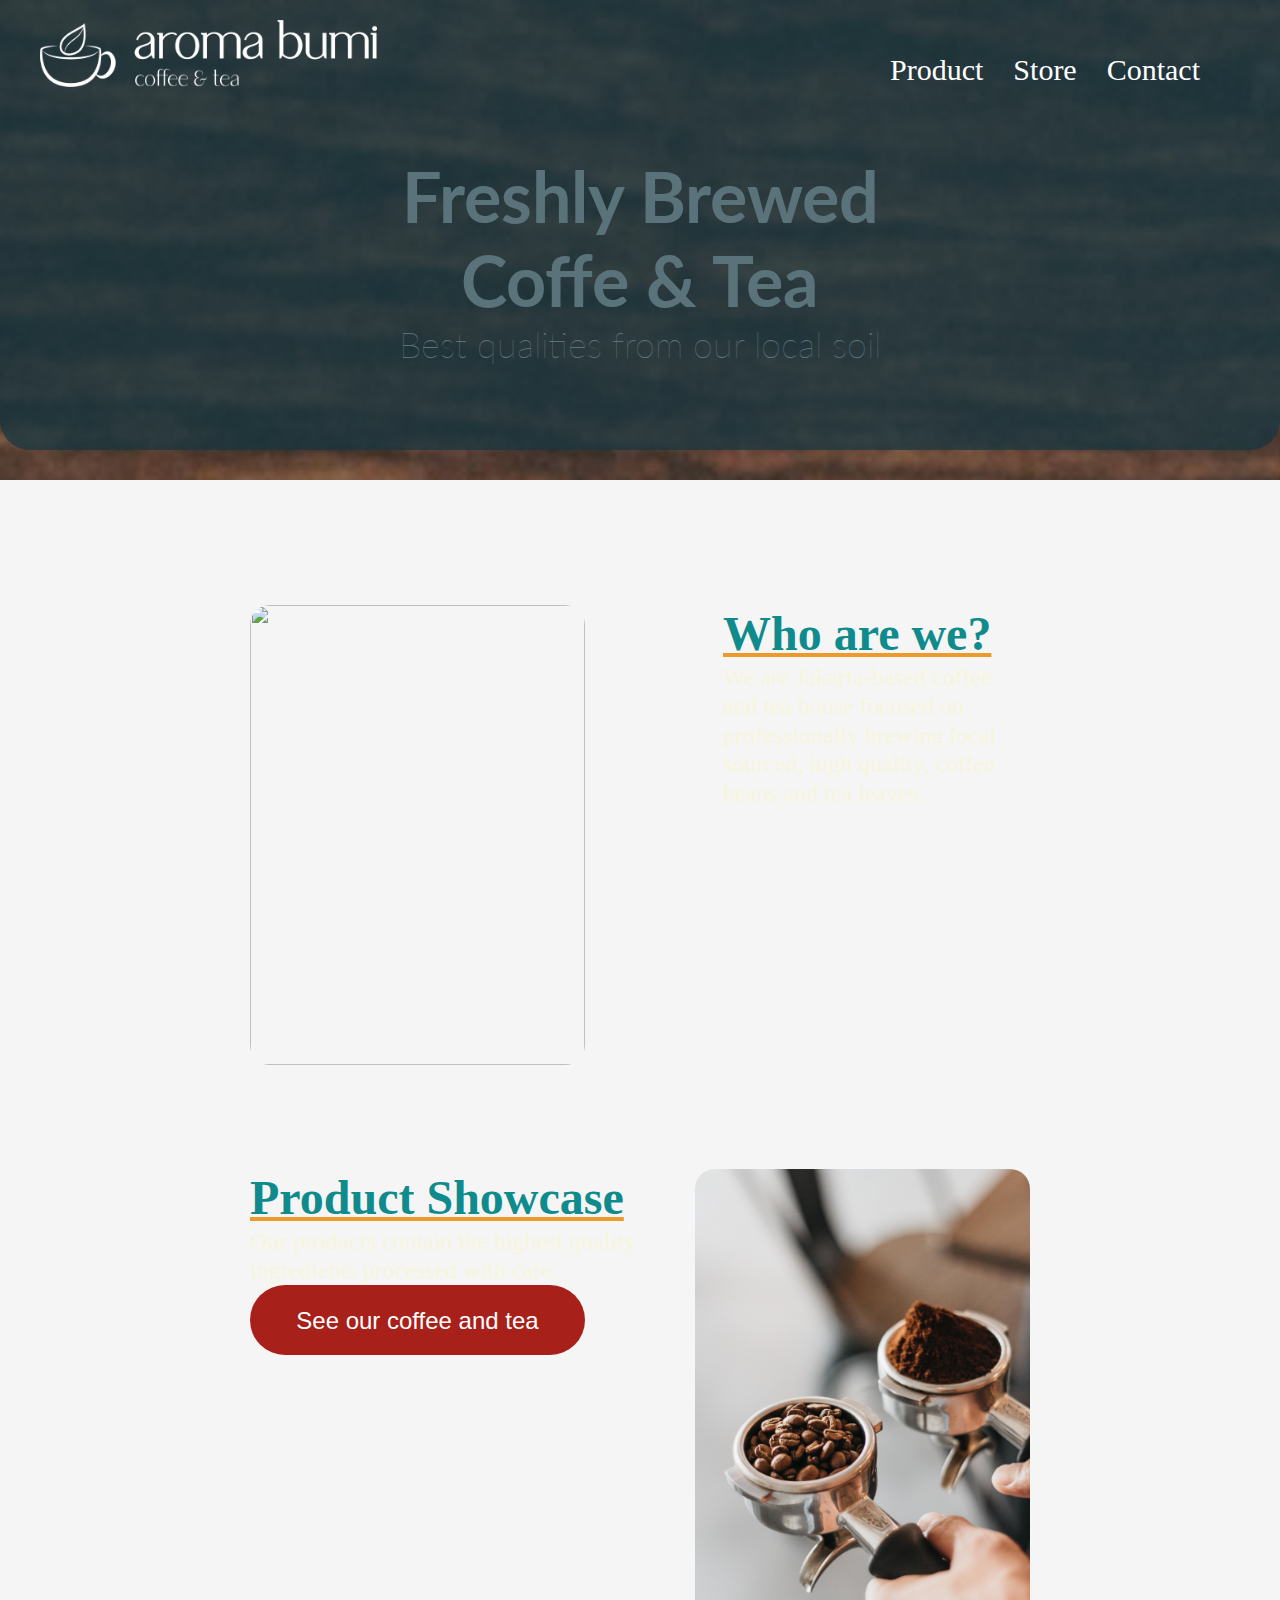
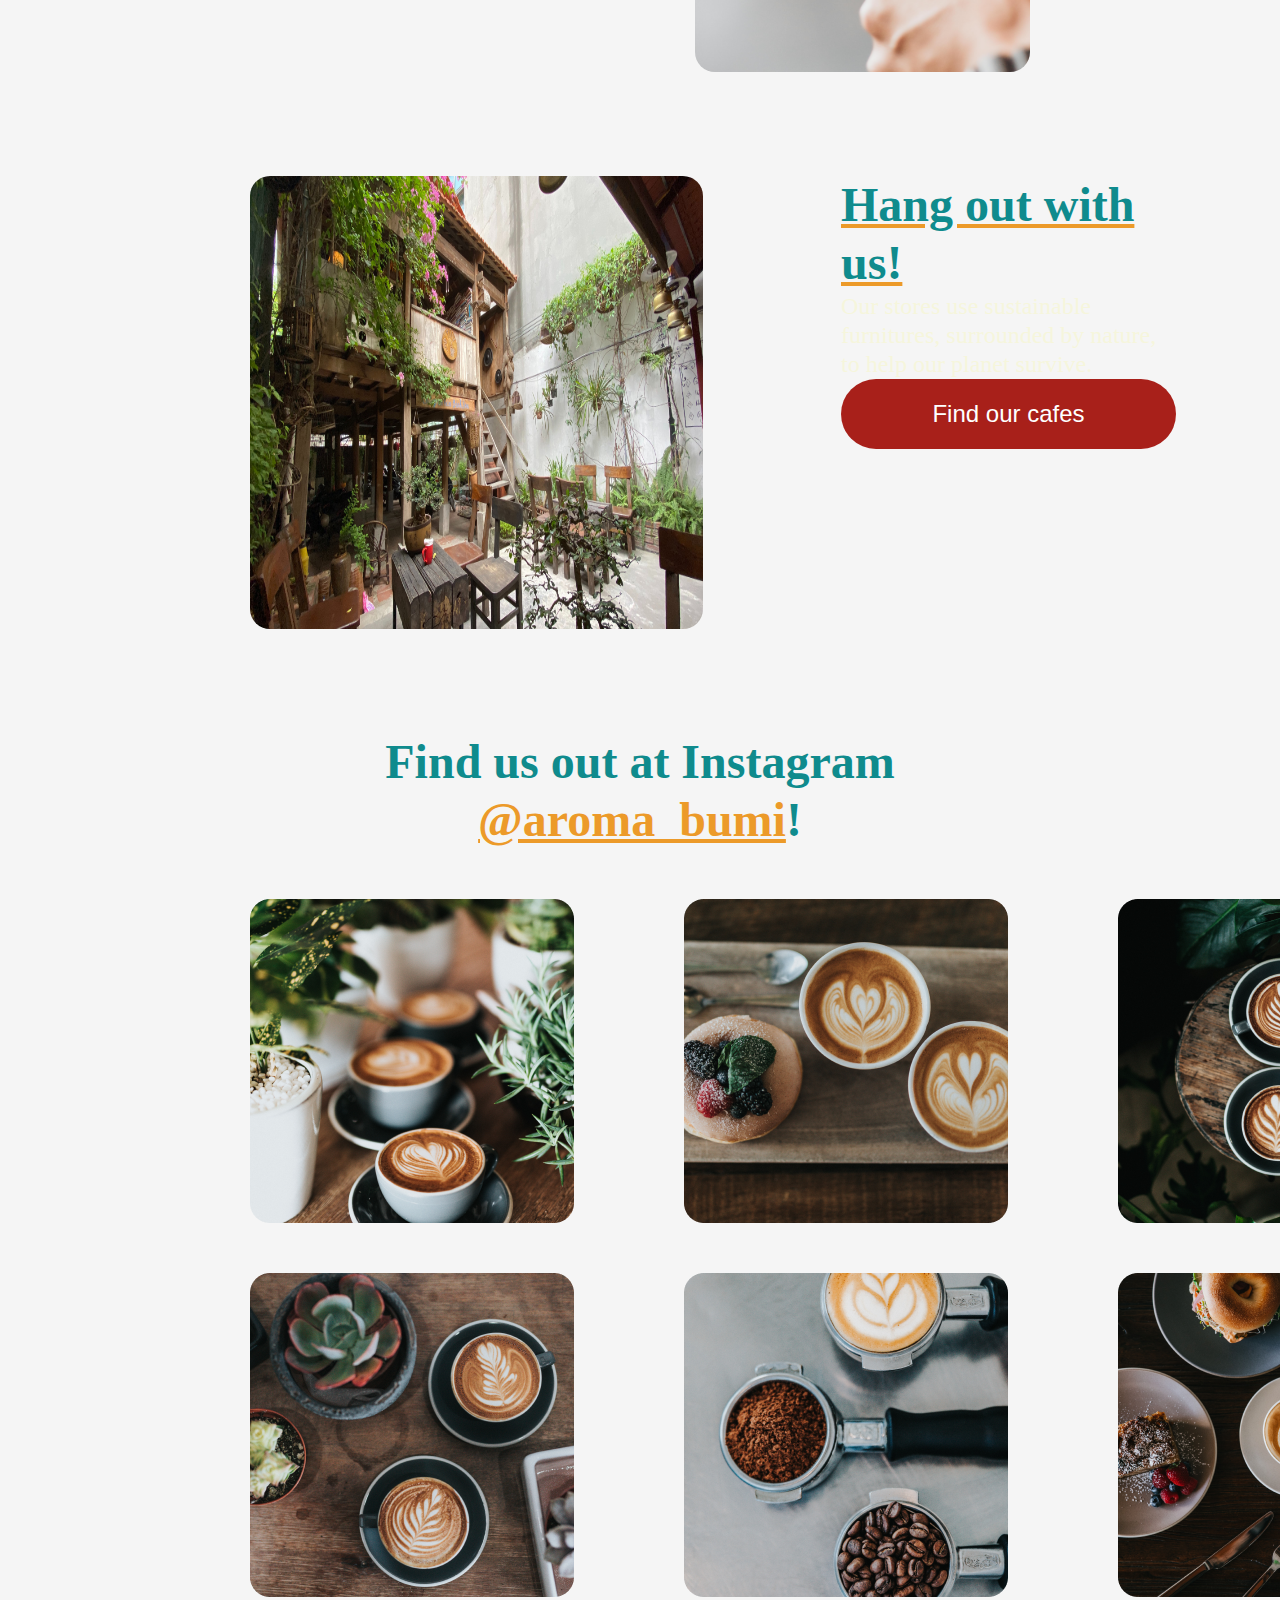
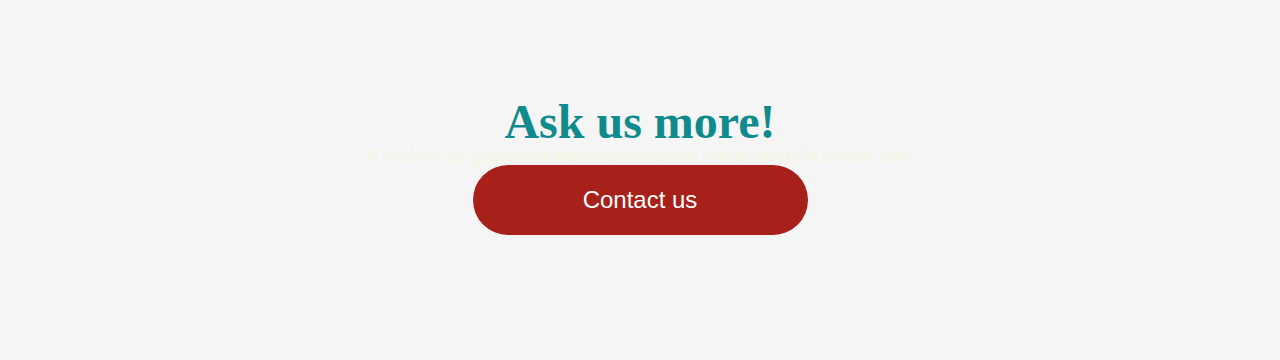
==== index.html @ 98228710 "fix section content" ====
<!DOCTYPE html>
<html lang="en">

<head>
    <meta charset="UTF-8">
    <meta http-equiv="X-UA-Compatible" content="IE=edge">
    <meta name="viewport" content="width=device-width, initial-scale=1.0">
    <title>Coffe_Shop</title>
    <link href="https://fonts.googleapis.com/css2?family=Lato:ital,wght@1,700&display=swap" rel="stylesheet">
    <link rel="stylesheet" href="stylesheet.css">
    <link rel="stylesheet" href="responsive.css">
</head>

<body>
    <header>
        <div class="overlay">
            <nav>
                <div class="logopull-left">
                    <div class="logo">
                        <img src="image/LogoWhite.png">
                    </div>
                    <ul>
                        <li><a href="#">Product</a></li>
                        <li><a href="#">Store</a></li>
                        <li><a href="#">Contact</a></li>
                    </ul>
                </div>
            </nav>
    </header>

    <section>
        <div id="heading">
            <h1>Freshly Brewed</h1>
            <h2>Coffe & Tea</h2>
            <h3>Best qualities from our local soil</h3>
        </div>
    </section>
    </div>

    <section class="content">
        <div class="who">
            <div class="box">
                <img src="image/Who are we.jpg">
            </div>
            <div class="text">
                <h4>Who are we?</h4>
                <p>We are Jakarta-based coffee and tea house
                    focused on professionally brewing local
                    sourced, high quality, coffee beans and
                    tea leaves.</p>
            </div>
        </div>

        <div class="showcase">
            <div class="text">
              <h4>Product Showcase</h4>
              <p>Our products contain the highest quality ingredients processed with care.</p>
              <button><a href="#">See our coffee and tea</a></button>
            </div>
            <div class="box">
              <img src="image/Our products.jpg">
            </div>
          </div>

          <div class="hangout">
            <div class="box">
              <img src="image/Hang out with us.jpg" >
            </div>
            <div class="text">
              <h4>Hang out with us!</h4>
              <p>Our stores use sustainable furnitures, surrounded by nature, to help our planet survive.</p>
              <button type="submit">Find our cafes</button>
            </div>
          </div>

          <div class="find">
            <h4>Find us out at Instagram <span>@aroma_bumi</span>!</h4>
            <div class="image1">
              <img src="image/Feed 1.png"><img src="image/Feed 2.png"><img src="image/Feed 3.png">
            </div>
            <div class="image2">
              <img src="image/Feed 4.png"><img src="image/Feed 5.png"><img src="image/Feed 6.png">
            </div>
          </div>

          <div class="contactus">
            <h4>Ask us more!</h4>
            <p>If you have any questions or interested to cooperate with us, kindly let us know here:</p>
            <button>Contact us</button>
          </div>
    </section>

    <footer>
      
    </footer>

</body>

</html>
---- stylesheet.css ----
* {
    margin: 0;
}

body {
    background-image: url("image/CoffeHeader.png");
    background-size: cover;
    color: beige;
    border-radius: 0 0 30px 30px;
}

.logopull-left {
    margin: 20px 40px;

}

.logo img {
    height: 67px;
    object-fit: cover;
    position: absolute;
}

nav ul {
    display: flex;
    flex-direction: row;
    column-gap: 30px;
    justify-content: flex-end;
    margin-right: 40px;
}

nav ul li {
    color: white;
    list-style-type: none;
    line-height: 100px;
    font-size: 30px;
    text-align: center;
}



li {
    list-style: none;
    font-size: 15px;
}

.overlay {
    width: 100%;
    height: 50%;
    background: rgba(20, 54, 66, 0.7);
    z-index: 10;
    position: absolute;
    top: 0;
    left: 0;
    border-radius: 0 0 30px 30px;
}

#heading {
    display: flex;
    flex-direction: column;
    justify-content: center;
    vertical-align: bottom;
    text-align: center;
    height: 440px;
    width: 100%;
    color: white;
    column-gap: 50px;
    margin-top: 40px;
    font-family: 'Lato', sans-serif;
}

h1 {
    font-size: 70px;
    text-align: center;
}

h2 {
    font-size: 70px;
    text-align: center;
}

h3 {
    font-size: 36px;
    text-align: center;
    font-weight: 100;
    font-style: normal;
}


a {
    text-decoration: none;
    color: white;
}

.who img {
    width: 335px;
    height: 460px;
    margin-right: 138px;
    border-radius: 20px;
}

img {
    overflow-clip-margin: content-box;
    overflow: clip;
}

.content {
    padding: 125px 250px;
    display: flex;
    flex-direction: column;
    row-gap: 100px;
    background-color: #f5f5f5;
}

.who,
.showcase,
.hangout {
    display: flex;
}

.who h4,
.showcase h4,
.hangout h4,
.find h4 {
    font-size: 48px;
    font-weight: 800;
    line-height: 58px;
    text-align: left;
    color: rgba(15, 139, 141, 1);
    margin: 0;
    text-decoration: underline;
    text-decoration-color: rgba(236, 154, 41, 1);
}

.who p,
.showcase p,
.hangout p {
    font-size: 24px;
    font-weight: 400;
    line-height: 29px;
    text-align: left;

}

.showcase text {
    margin-right: 138px;
}

.showcase img {
    width: 335px;
    border-radius: 20px;
}

.hangout img {
    width: 453px;
    height: 453px;
    border-radius: 20px;
    margin-right: 138px;
}

.find {
    display: flex;
    flex-direction: column;
    row-gap: 50px;
}

.find h4 {
    text-align: center;
    font-size: 48px;
    text-decoration: none;
}

span {
    color: rgba(236, 154, 41, 1);
    text-decoration: underline;
}

.image1,
.image2 {
    display: flex;
    flex-direction: row;
    flex-direction: row;
    column-gap: 110px;
    width: 237px;
}

.contactus {
    display: flex;
    flex-direction: column;
    align-items: center;
    text-align: center;
}

.contactus h4 {
    font-size: 48px;
    font-weight: 800;
    line-height: 50px;
    color: rgba(15, 139, 141, 1);
    margin: 0;
}

button {
    width: 335px;
    height: 70px;
    background-color: #a8201a;
    border-radius: 55px;
    color: white;
    font-size: 24px;
    font-weight: 400;
    line-height: 29px;
    text-align: center;
    border: none;
}
---- responsive.css ----
/* Extra small devices (phones, 600px and down) */
@media only screen and (max-width: 600px) {
    
    * {
        padding: 0;
        margin: 0;
    }

    body {
        background-image: url("image/CoffeHeader.png");
        background-size: cover;
    }

    .logopull-left {
        margin: 10px 20px;
    
    }

    .logo img {
        height: 30px;
        object-fit: cover;
        position: absolute;
    }

    nav ul {
        display: flex;
        flex-direction: column;
        row-gap: 15px;
        margin-top: 20px;
    }

    nav ul li {
        color: white;
        list-style-type: none;
        line-height: 100px;
        font-size: 15px;
        text-align: center;
    }
    
    
    
    li {
        list-style: none;
        font-size: 15px;
    }
    
    .overlay {
        width: 100%;
        height: 100%;
        background: rgba(20, 54, 66, 0.7);
        z-index: 10;
        position: absolute;
        top: 0;
        left: 0;
    }
    
    #heading {
        display: flex;
        flex-direction: row;
        justify-content: center;
        vertical-align: bottom;
        text-align: center;
        height: 220px;
        width: 100%;
        color: white;
        column-gap: 25px;
        margin-top: 20px;
        font-family: 'Lato', sans-serif;
    }

    h1 {
        font-size: 35px;
        text-align: center;
    }
    
    h2 {
        font-size: 35px;
        text-align: center;
    }
    
    h3 {
        font-size: 18px;
        text-align: center;
        font-weight: 100;
        font-style: normal;
    }
    
    
    a {
        text-decoration: none;
        color: white;
    }
    

}
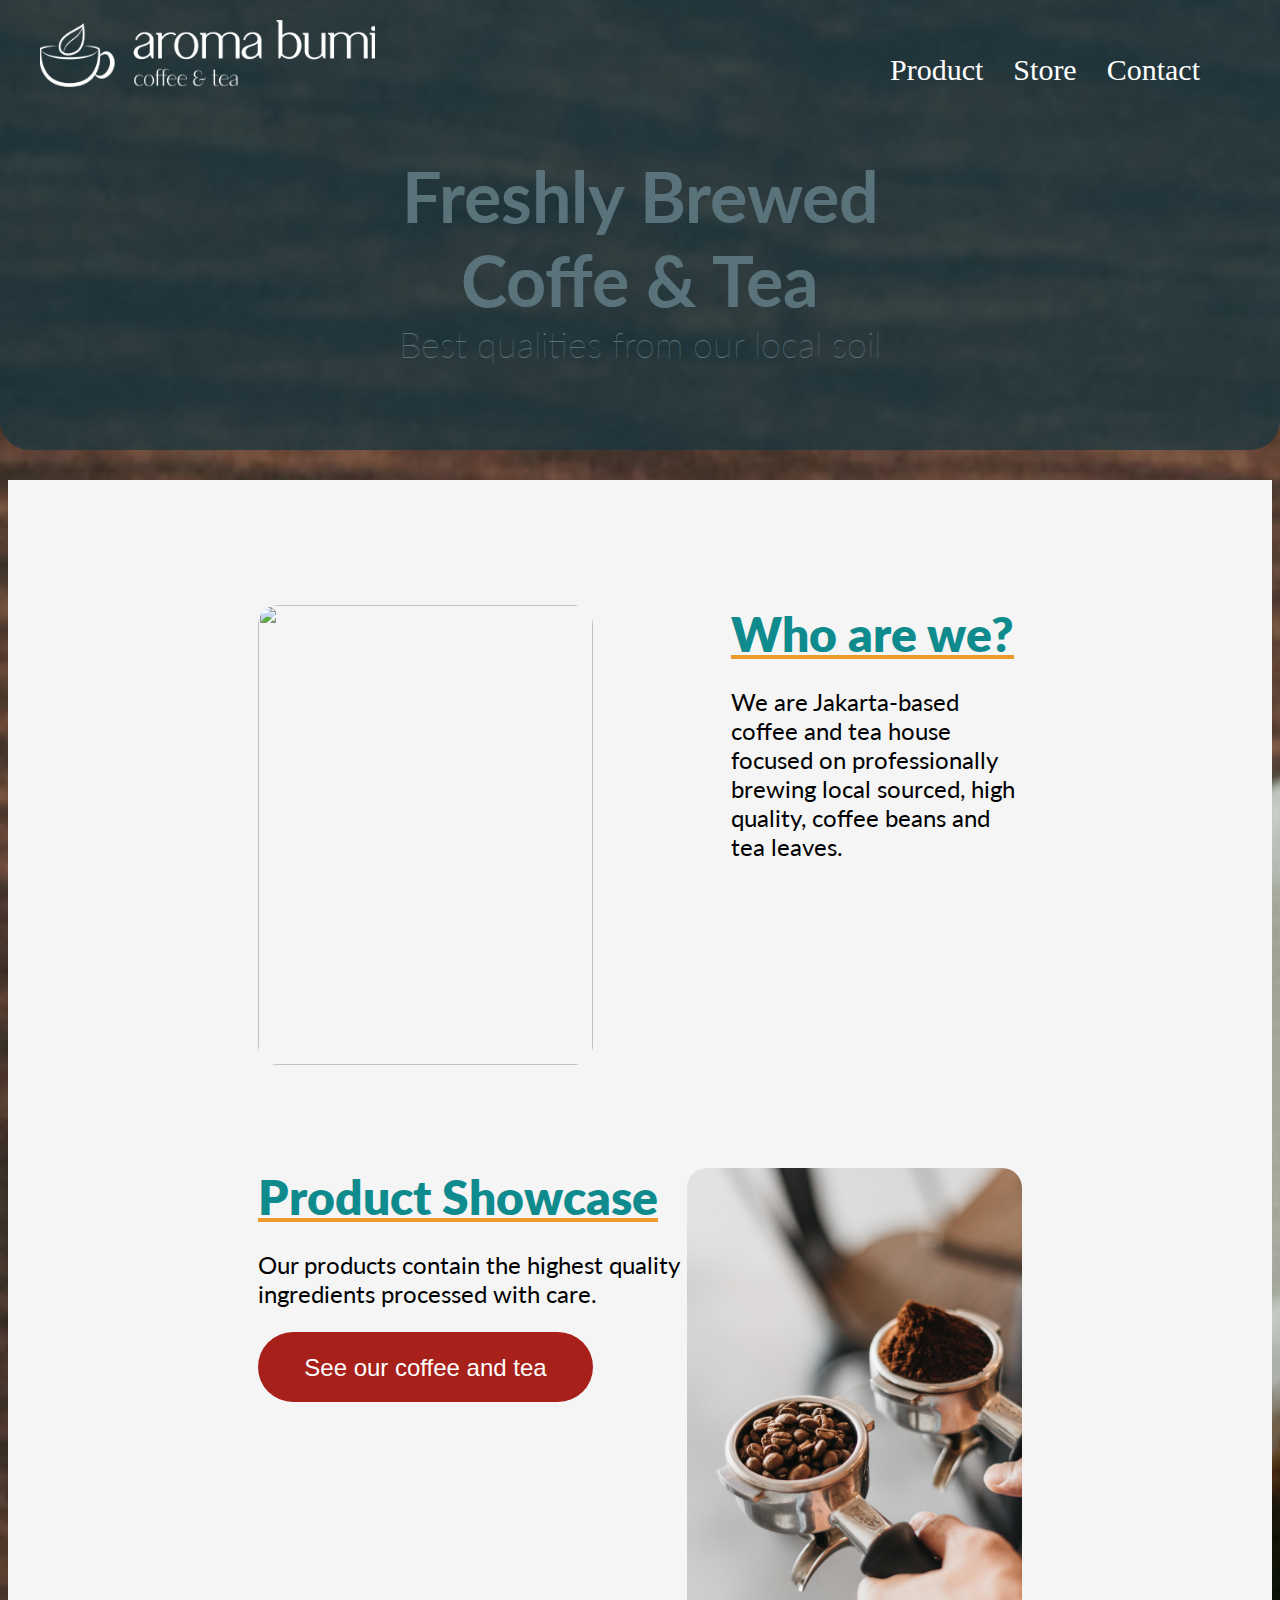
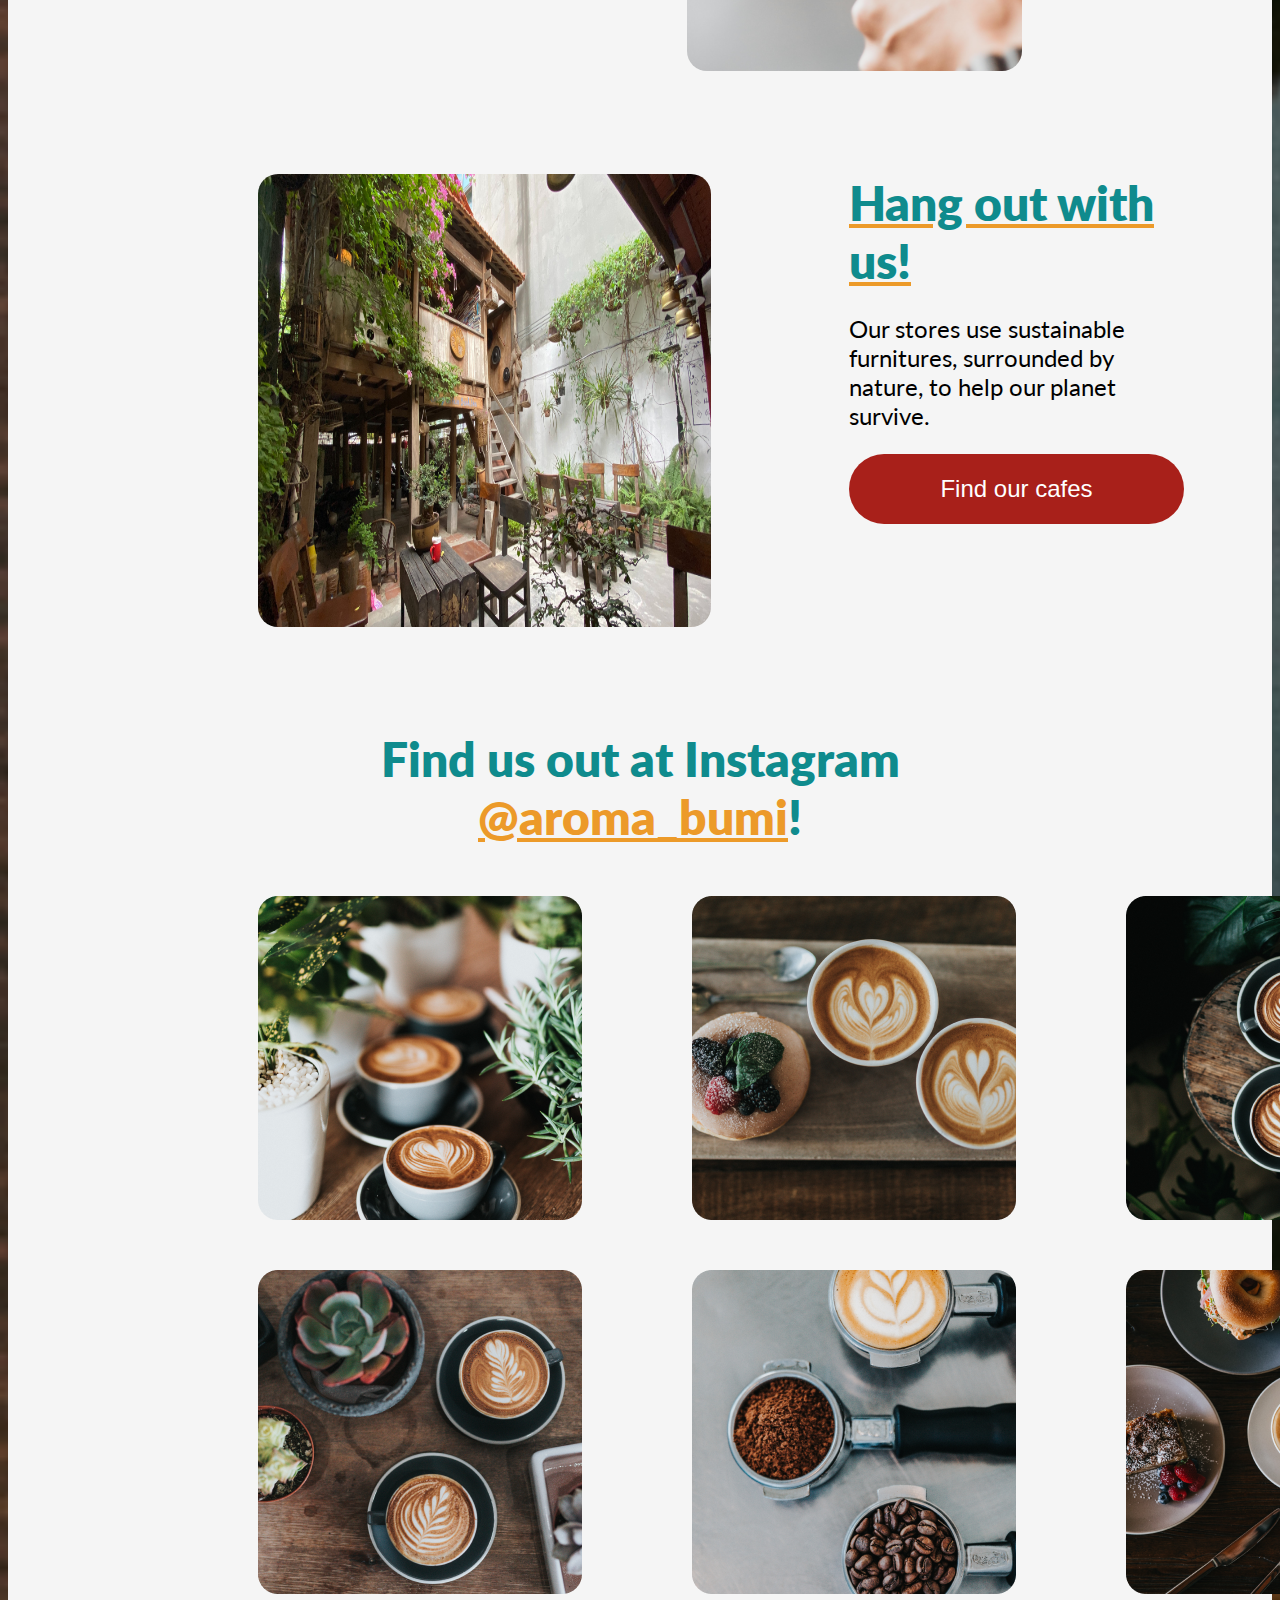
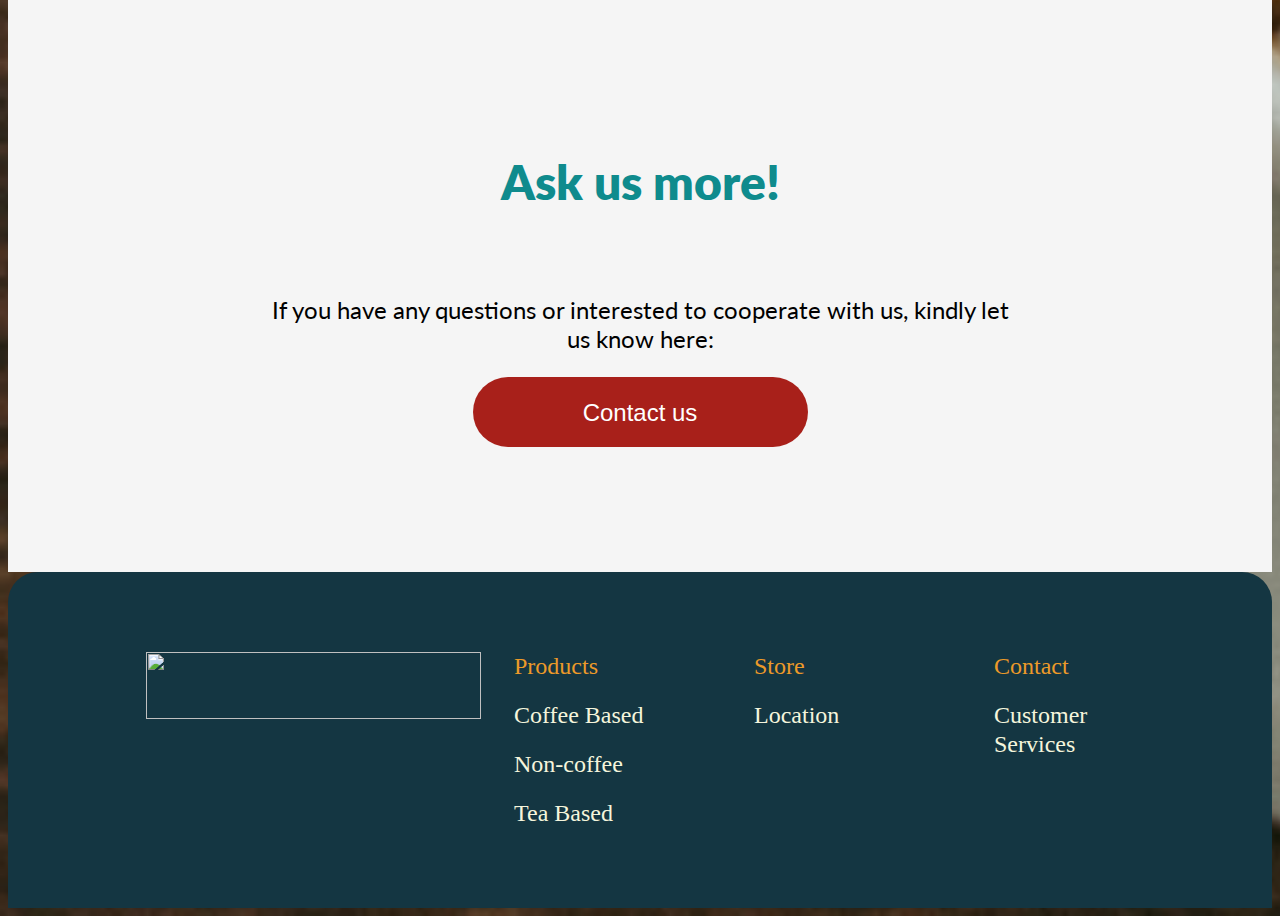
==== commit 1fff3818: "footer" ====
--- a/index.html
+++ b/index.html
@@ -91,7 +91,31 @@
     </section>
 
     <footer>
-      
+      <div class="logos">
+        <div class="logo">
+          <img src="images/Logo White.png" alt="">
+        </div>
+        <div class="contact">
+          <img src="images/MAIL ICON.svg" alt="">
+          <img src="images/PHONE ICON.svg" alt="">
+        </div>
+      </div>
+      <div class="wrapper">
+        <ul>
+          <li class="head">Products</li>
+          <li>Coffee Based</li>
+          <li>Non-coffee</li>
+          <li>Tea Based</li>
+        </ul>
+        <ul>
+          <li class="head">Store</li>
+          <li>Location</li>
+        </ul>
+        <ul>
+          <li class="head">Contact</li>
+          <li>Customer Services</li>
+        </ul>
+      </div>
     </footer>
 
 </body>
--- a/stylesheet.css
+++ b/stylesheet.css
@@ -1,11 +1,6 @@
-* {
-    margin: 0;
-}
-
 body {
     background-image: url("image/CoffeHeader.png");
     background-size: cover;
-    color: beige;
     border-radius: 0 0 30px 30px;
 }
 
@@ -65,7 +60,7 @@
     color: white;
     column-gap: 50px;
     margin-top: 40px;
-    font-family: 'Lato', sans-serif;
+    font-family: 'Lato';
 }
 
 h1 {
@@ -83,6 +78,12 @@
     text-align: center;
     font-weight: 100;
     font-style: normal;
+}
+
+h1, 
+h2, 
+h3 {
+    margin: 0;
 }
 
 
@@ -109,6 +110,7 @@
     flex-direction: column;
     row-gap: 100px;
     background-color: #f5f5f5;
+    font-family: 'Lato';
 }
 
 .who,
@@ -190,13 +192,19 @@
     text-align: center;
 }
 
-.contactus h4 {
+.contactus 
+h4 {
     font-size: 48px;
     font-weight: 800;
     line-height: 50px;
     color: rgba(15, 139, 141, 1);
-    margin: 0;
-}
+}
+
+.contactus
+p {
+    font-size: 24px;
+}
+
 
 button {
     width: 335px;
@@ -209,4 +217,53 @@
     line-height: 29px;
     text-align: center;
     border: none;
-}+}
+
+footer {
+    background-color: rgba(20, 54, 66, 1);
+    display: flex;
+    padding: 80px 138px;
+    color: beige;
+    column-gap: 139px;
+    border-radius: 30px 30px 0 0;
+  }
+  .logos {
+    width: 335px;
+    display: flex;
+    flex-direction: column;
+  }
+  .logo img {
+    width: 335px;
+  }
+  .contact {
+    display: flex;
+    column-gap: 27px;
+  }
+  .contact img {
+    height: 32px;
+    width: auto;
+    filter: invert(100%);
+  }
+  .wrapper {
+    display: flex;
+    column-gap: 100px;
+  }
+  .wrapper ul {
+    display: flex;
+    flex-direction: column;
+    row-gap: 20px;
+    margin: 0;
+    padding: 0;
+  }
+  .wrapper ul li {
+    list-style: none;
+    min-width: 140px;
+    font-size: 24px;
+    font-weight: 400;
+    line-height: 29px;
+    text-align: left;
+  }
+  
+  ul li.head {
+    color: rgba(236, 154, 41, 1);
+  }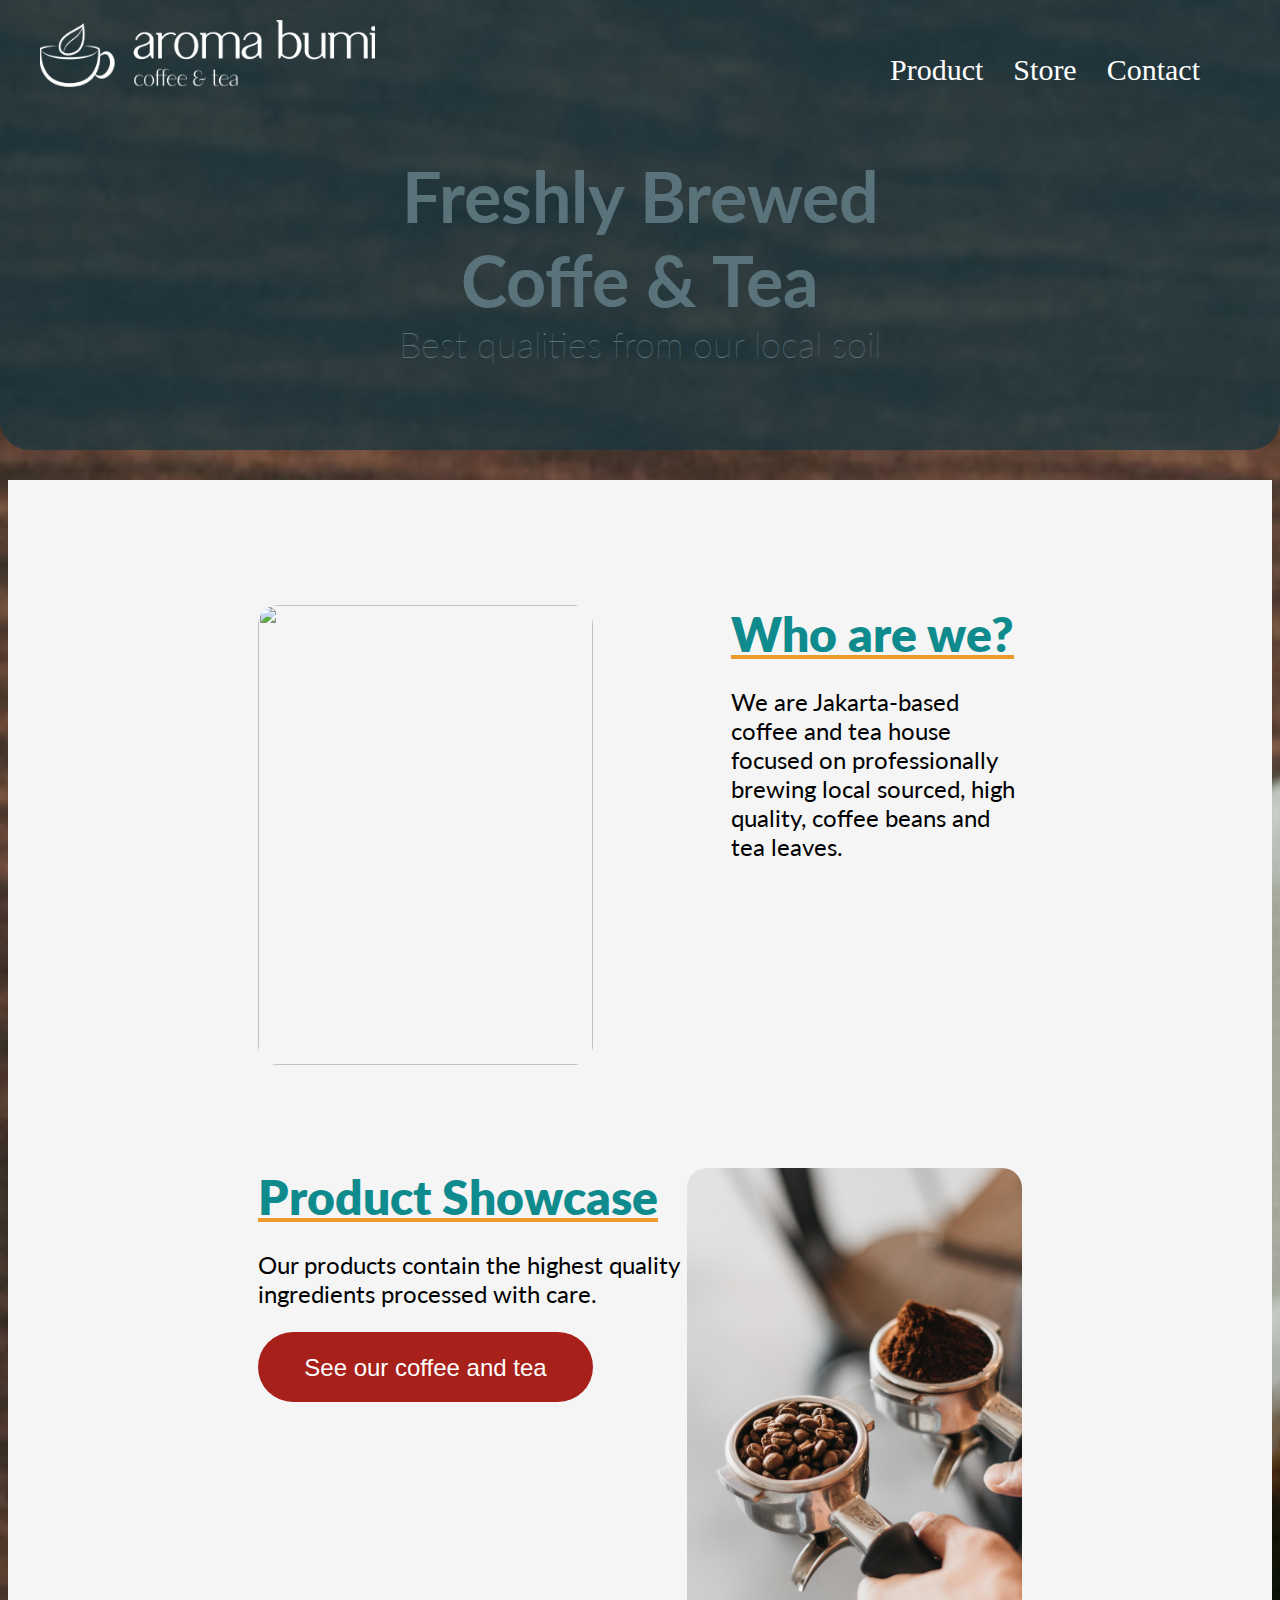
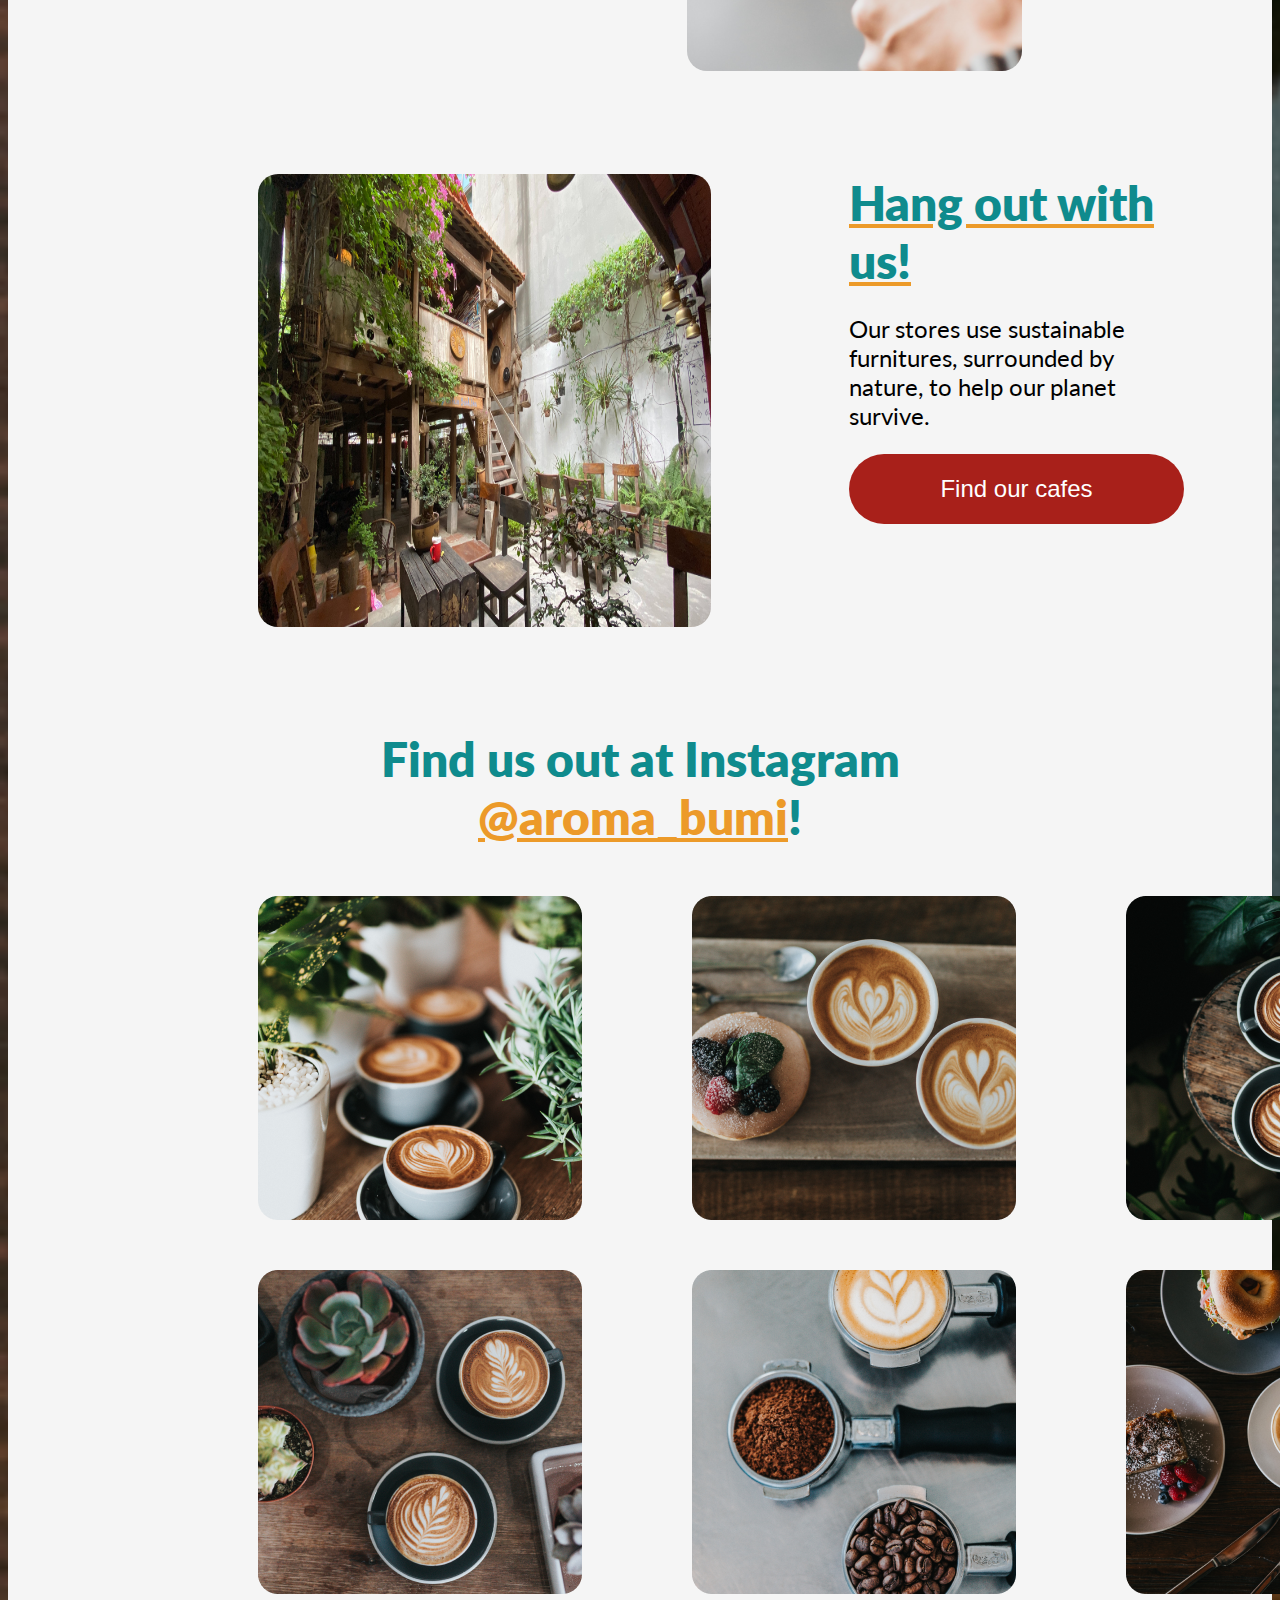
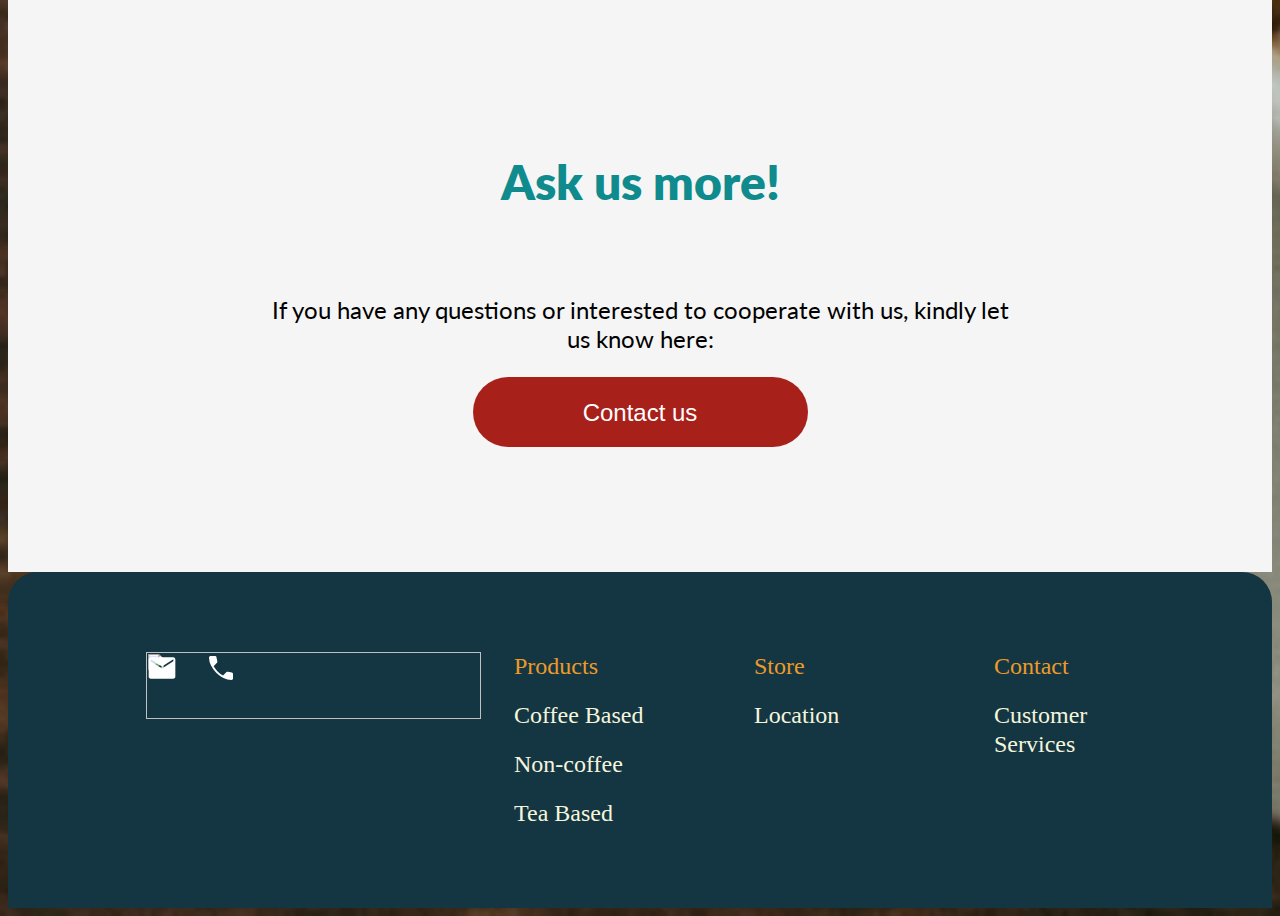
==== commit 2c250979: "fix svg" ====
--- a/index.html
+++ b/index.html
@@ -93,11 +93,11 @@
     <footer>
       <div class="logos">
         <div class="logo">
-          <img src="images/Logo White.png" alt="">
+          <img src="image/Logo White.png">
         </div>
         <div class="contact">
-          <img src="images/MAIL ICON.svg" alt="">
-          <img src="images/PHONE ICON.svg" alt="">
+          <img src="image/icon/MAIL ICON.svg">
+          <img src="image/icon/PHONE ICON.svg">
         </div>
       </div>
       <div class="wrapper">
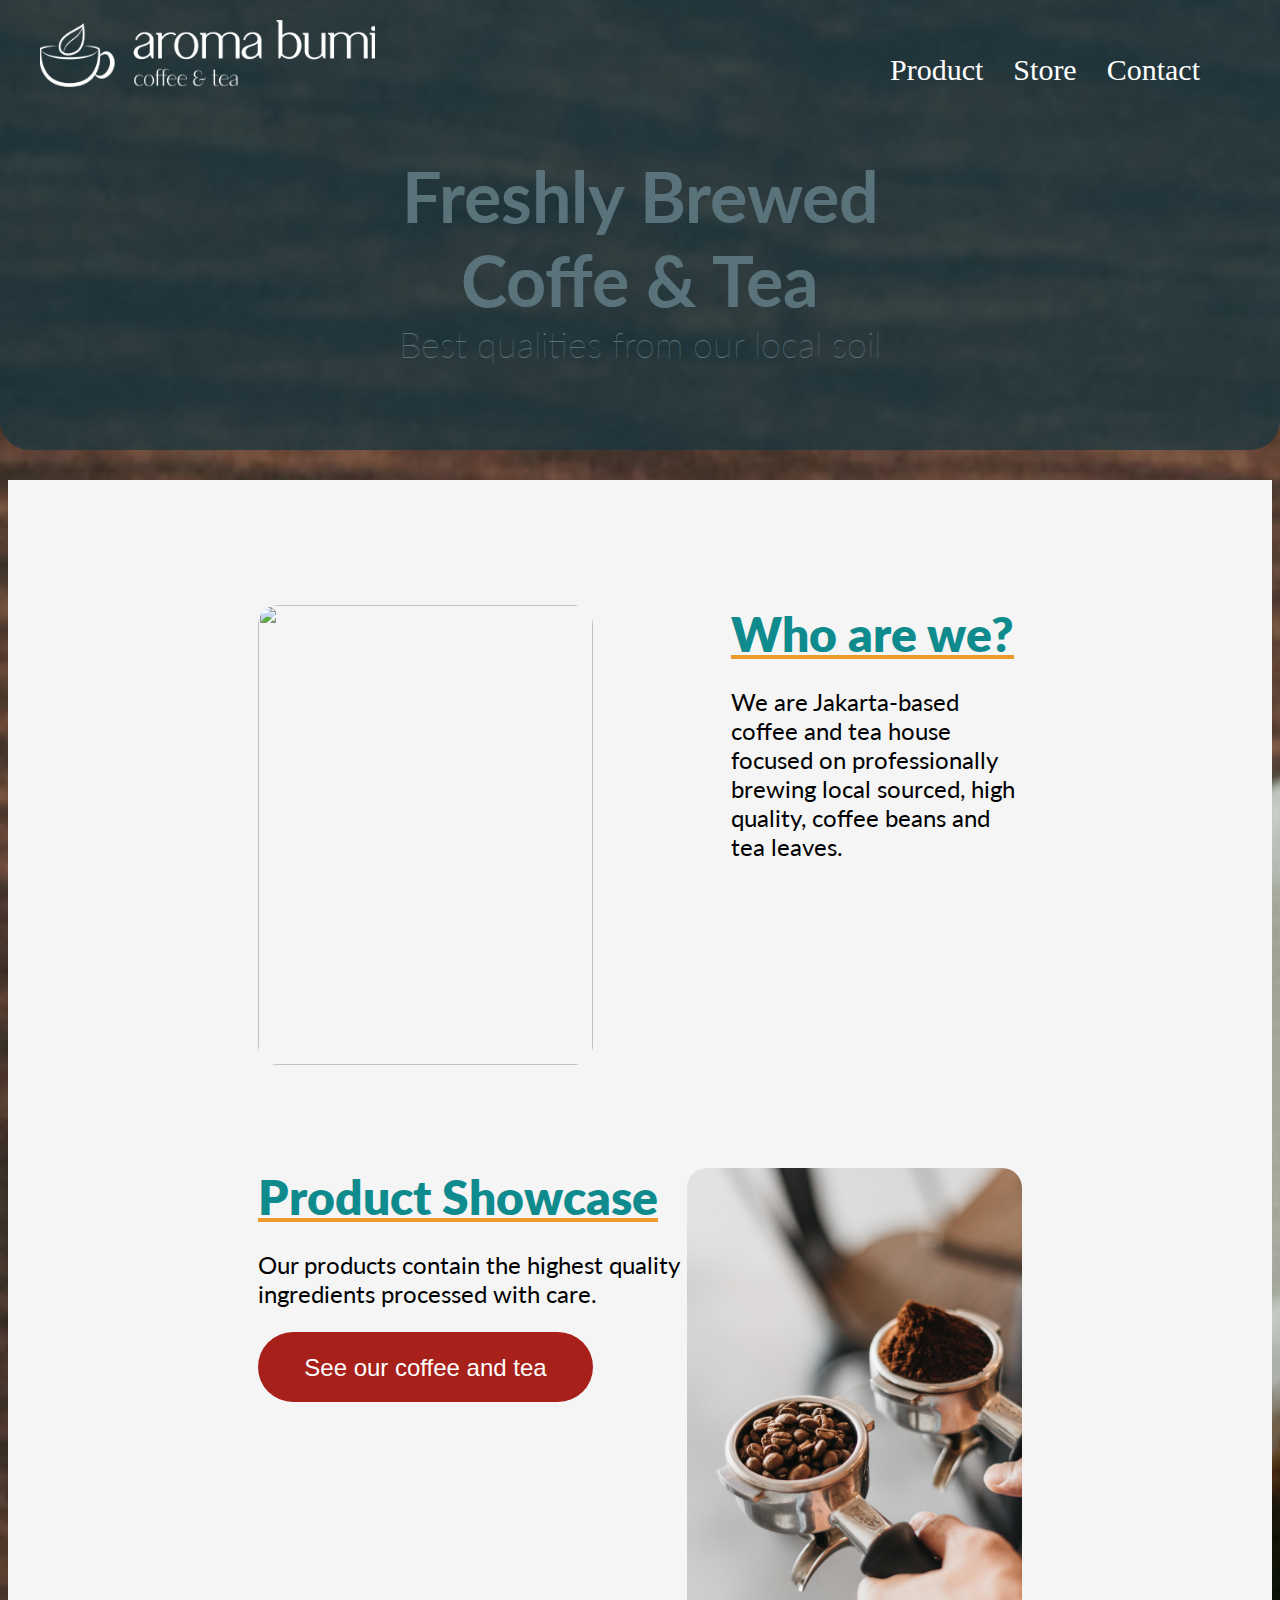
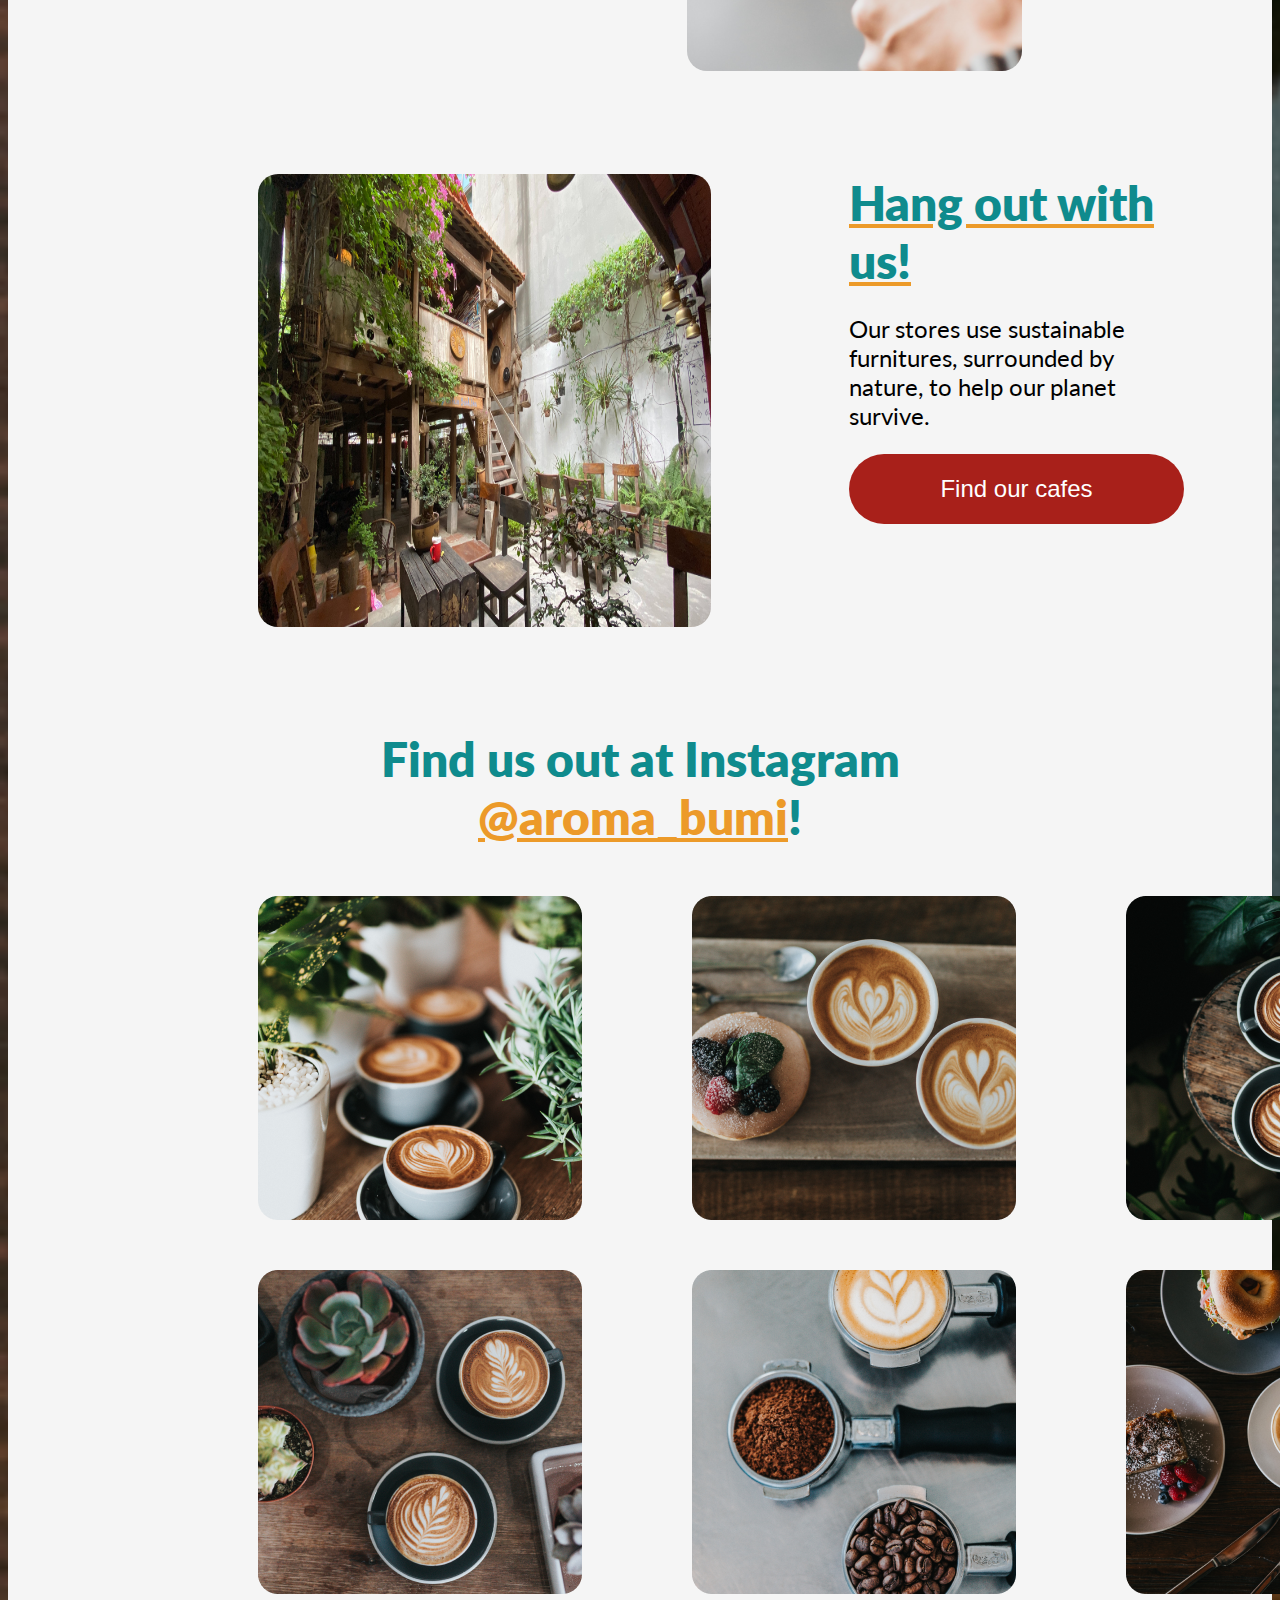
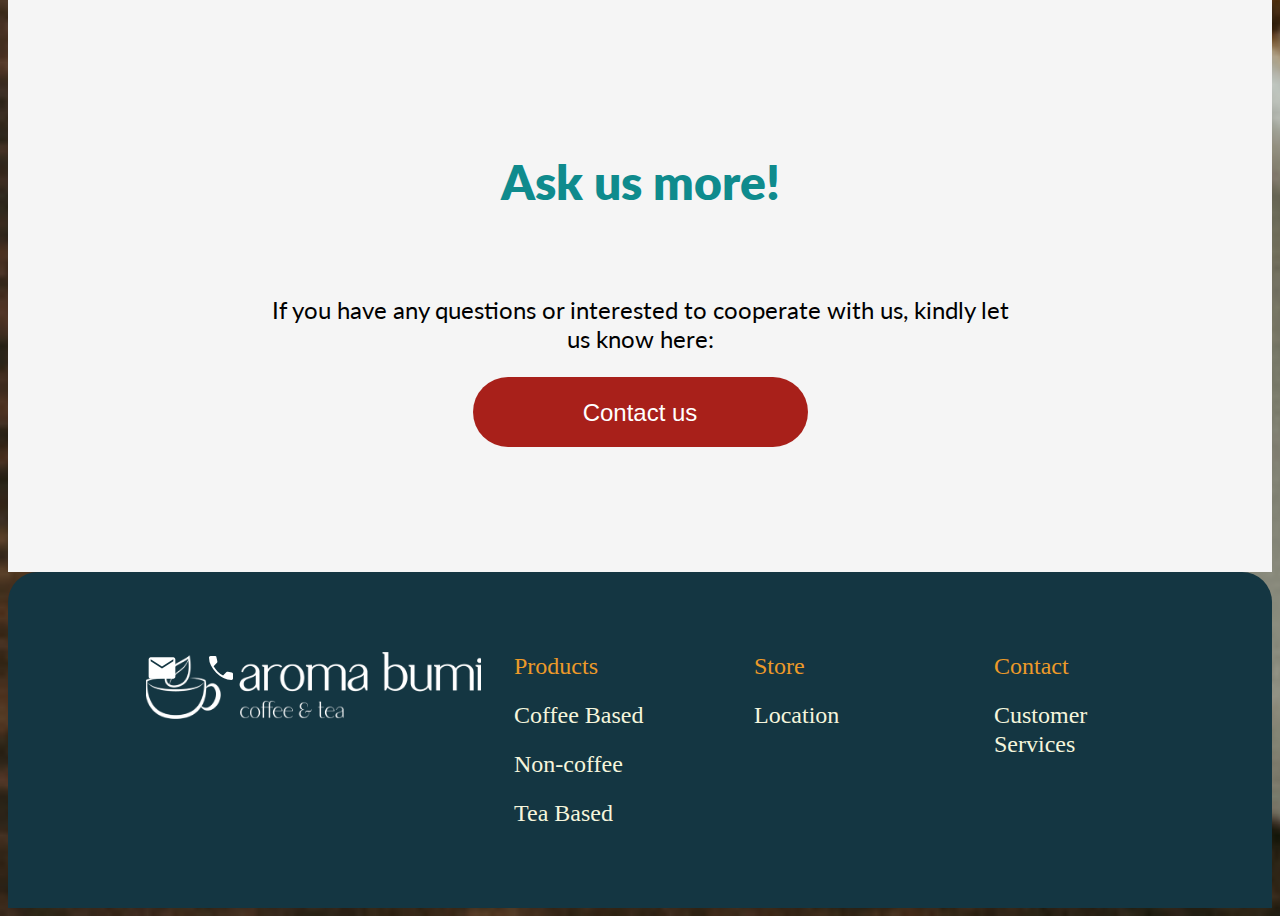
==== commit f5e7203f: "upload ke 15" ====
--- a/index.html
+++ b/index.html
@@ -93,7 +93,7 @@
     <footer>
       <div class="logos">
         <div class="logo">
-          <img src="image/Logo White.png">
+          <img src="image/LogoWhite.png">
         </div>
         <div class="contact">
           <img src="image/icon/MAIL ICON.svg">
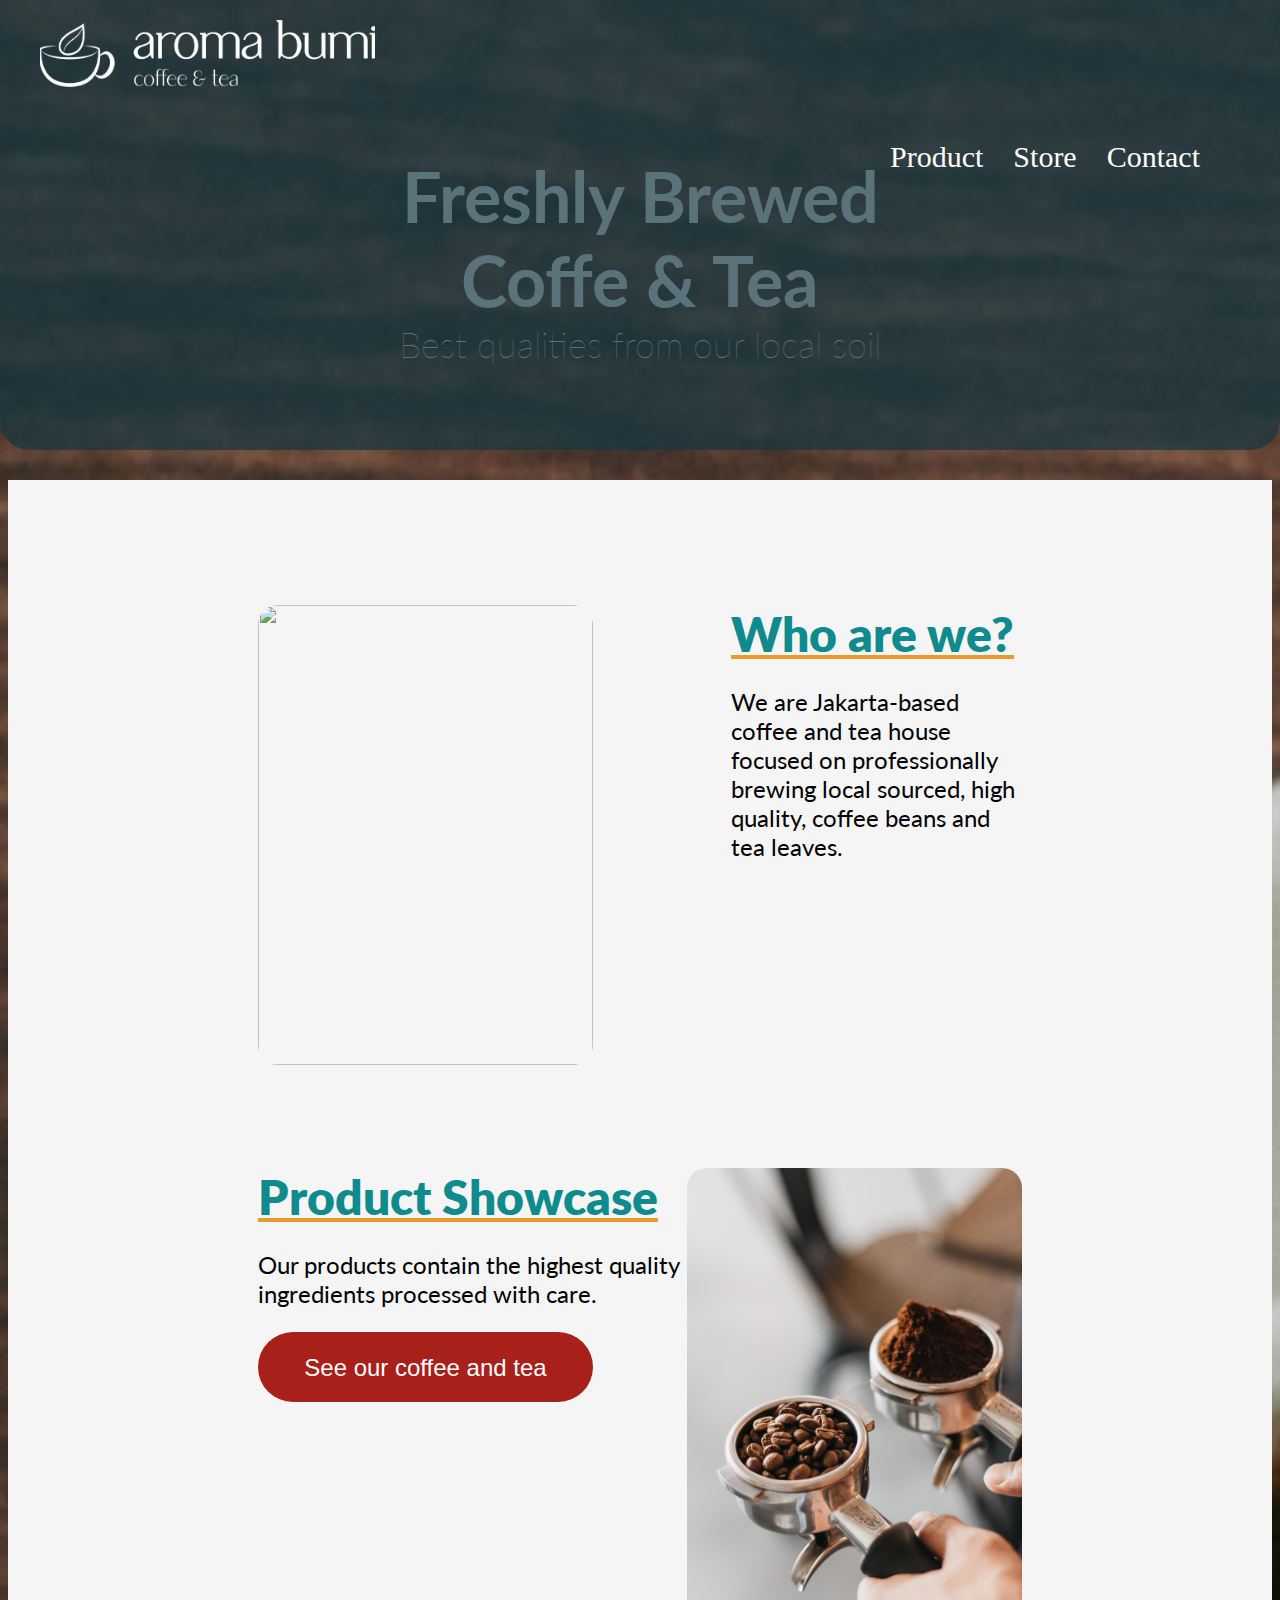
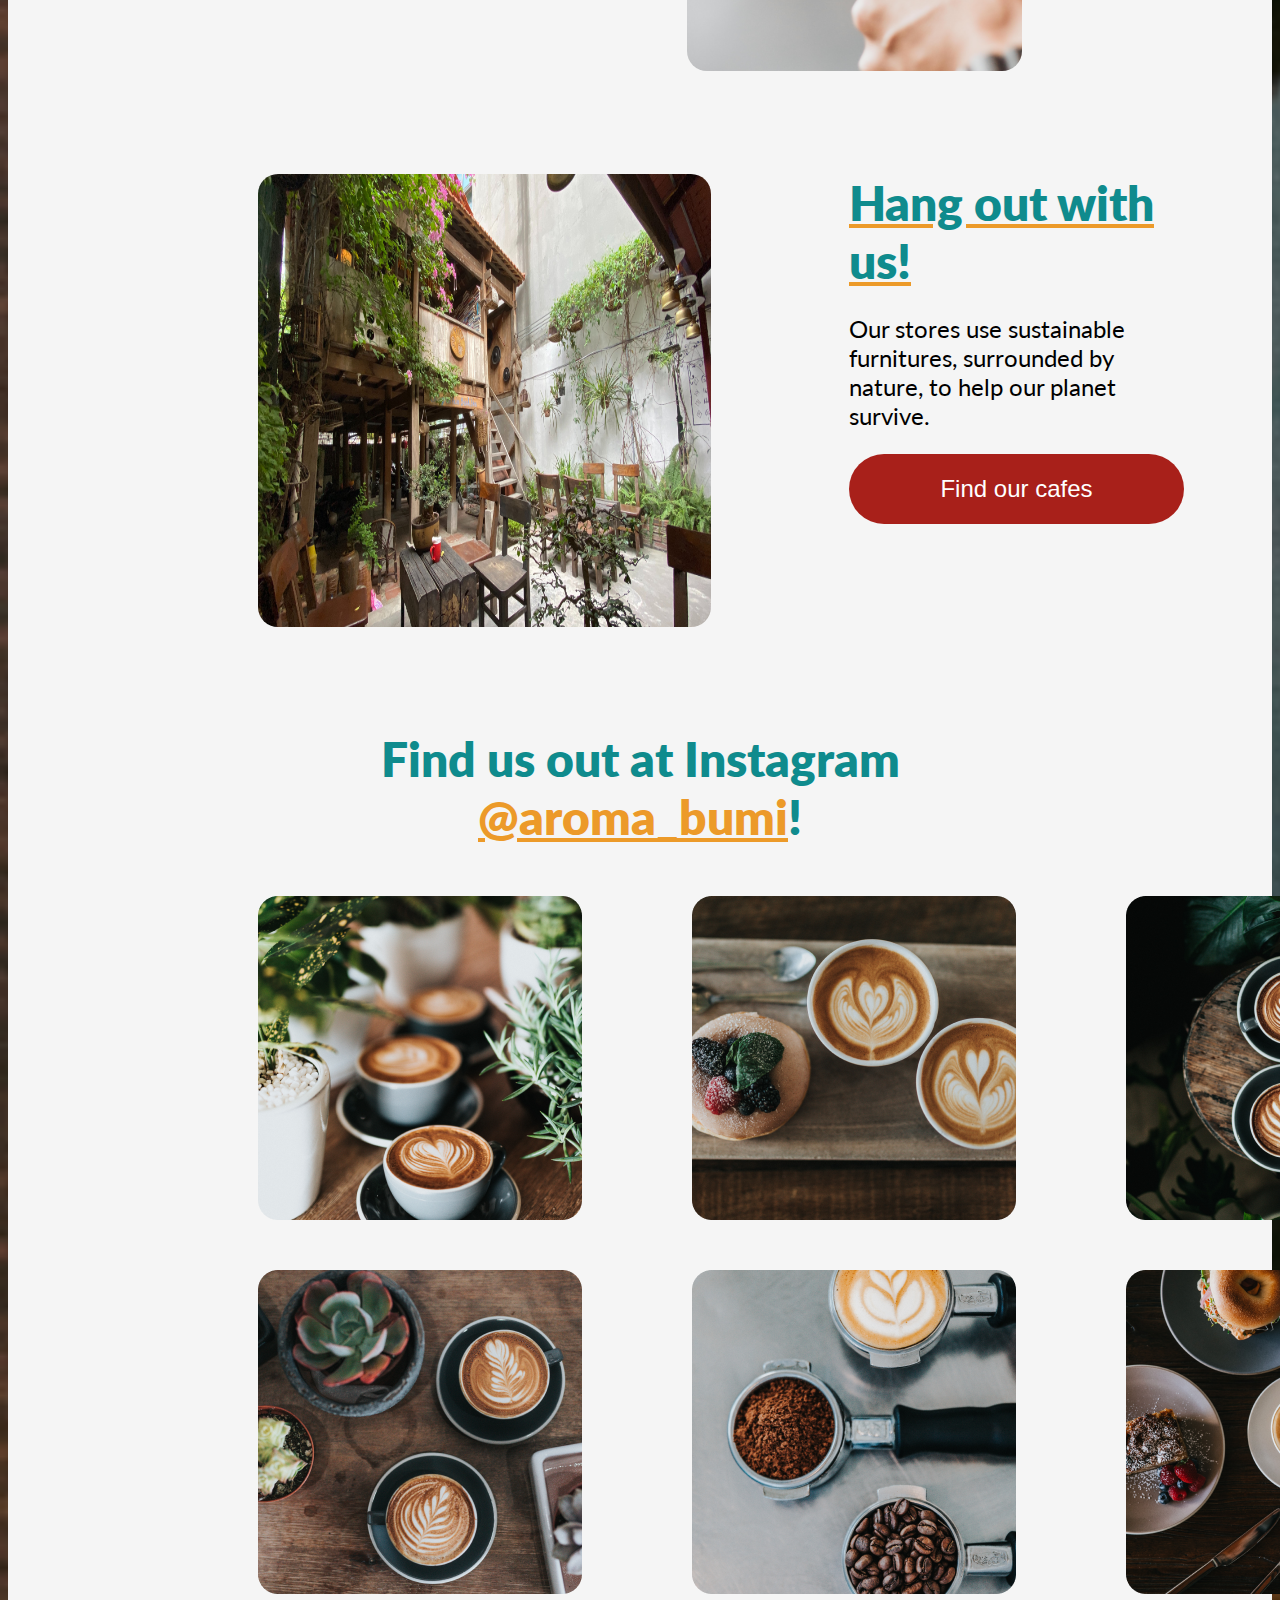
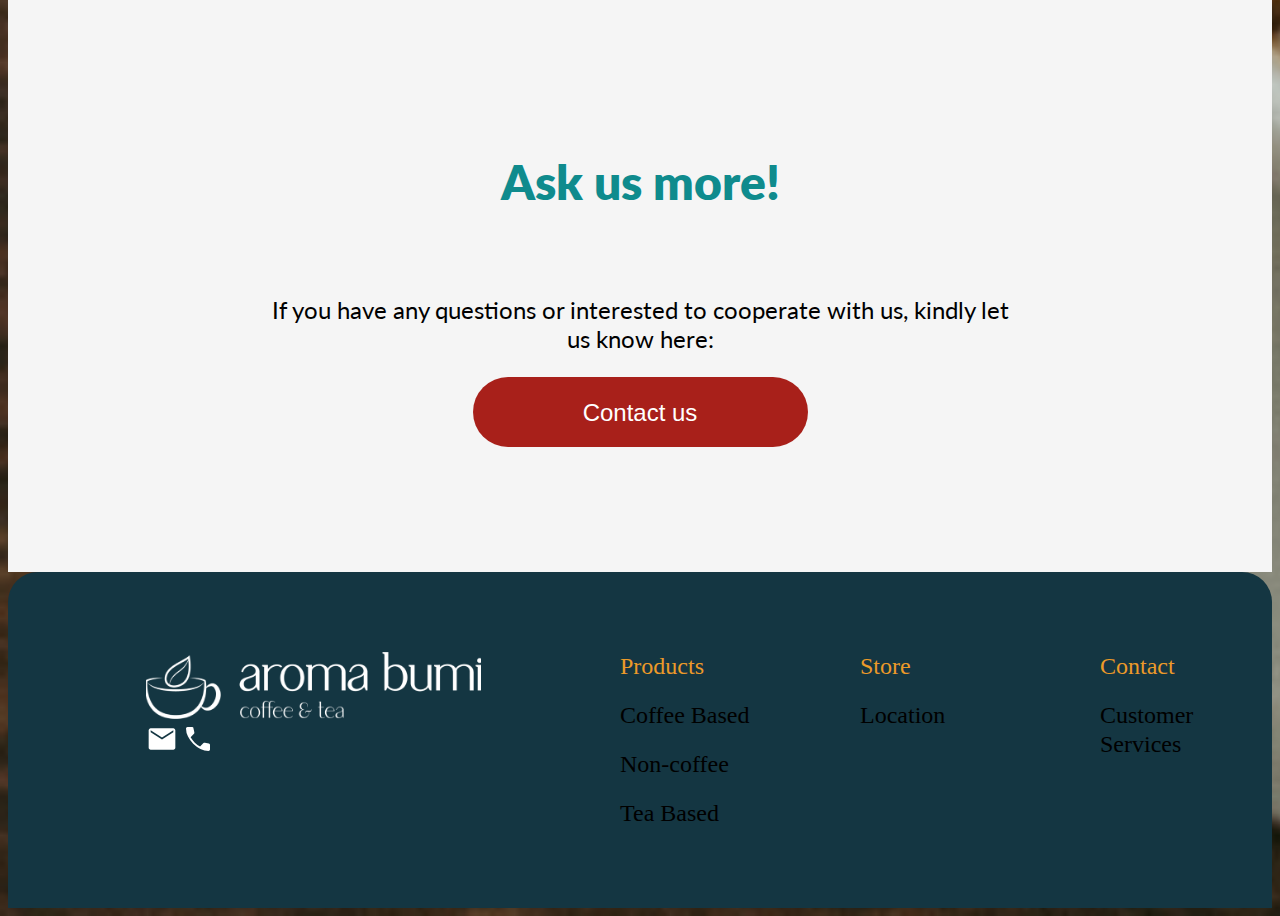
==== commit 07e7c914: "upload footer" ====
--- a/index.html
+++ b/index.html
@@ -95,7 +95,7 @@
         <div class="logo">
           <img src="image/LogoWhite.png">
         </div>
-        <div class="contact">
+        <div class="icon">
           <img src="image/icon/MAIL ICON.svg">
           <img src="image/icon/PHONE ICON.svg">
         </div>
--- a/stylesheet.css
+++ b/stylesheet.css
@@ -12,7 +12,6 @@
 .logo img {
     height: 67px;
     object-fit: cover;
-    position: absolute;
 }
 
 nav ul {
@@ -223,7 +222,6 @@
     background-color: rgba(20, 54, 66, 1);
     display: flex;
     padding: 80px 138px;
-    color: beige;
     column-gap: 139px;
     border-radius: 30px 30px 0 0;
   }
@@ -239,7 +237,7 @@
     display: flex;
     column-gap: 27px;
   }
-  .contact img {
+  .icon img {
     height: 32px;
     width: auto;
     filter: invert(100%);
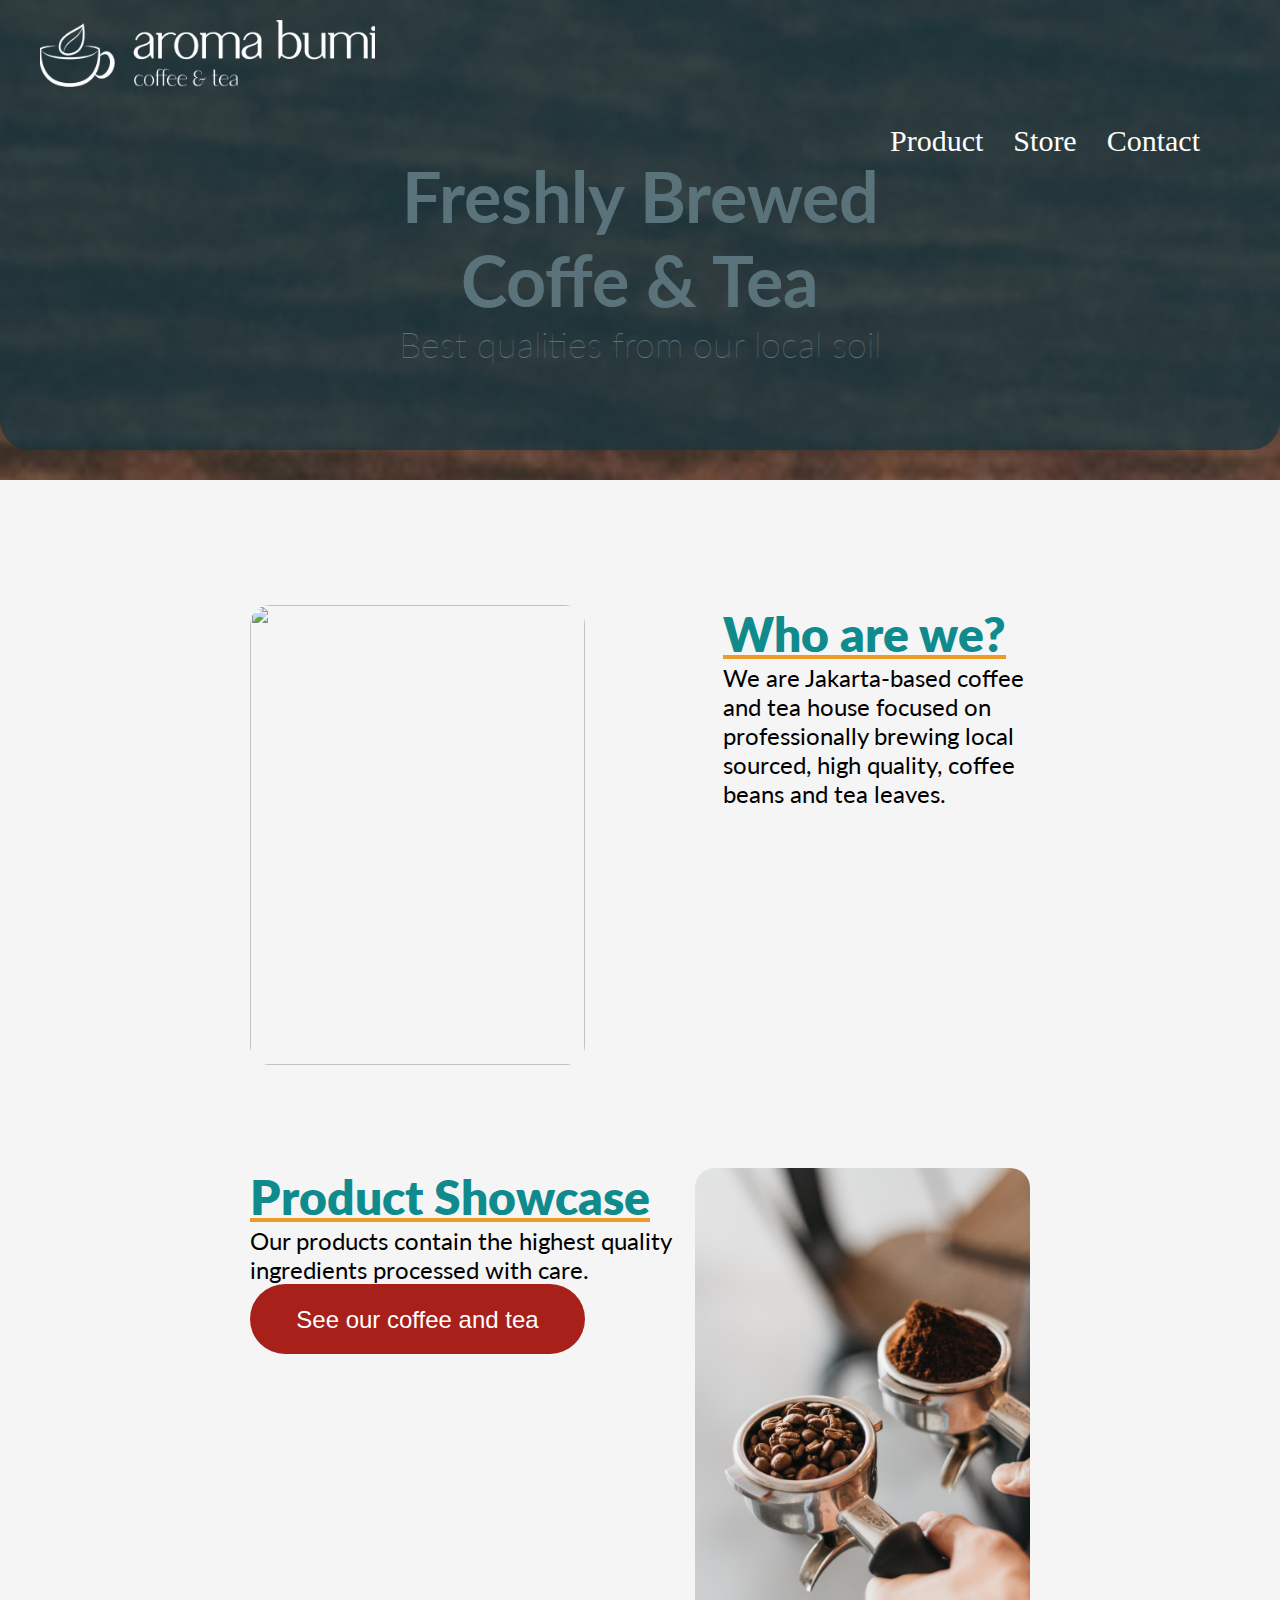
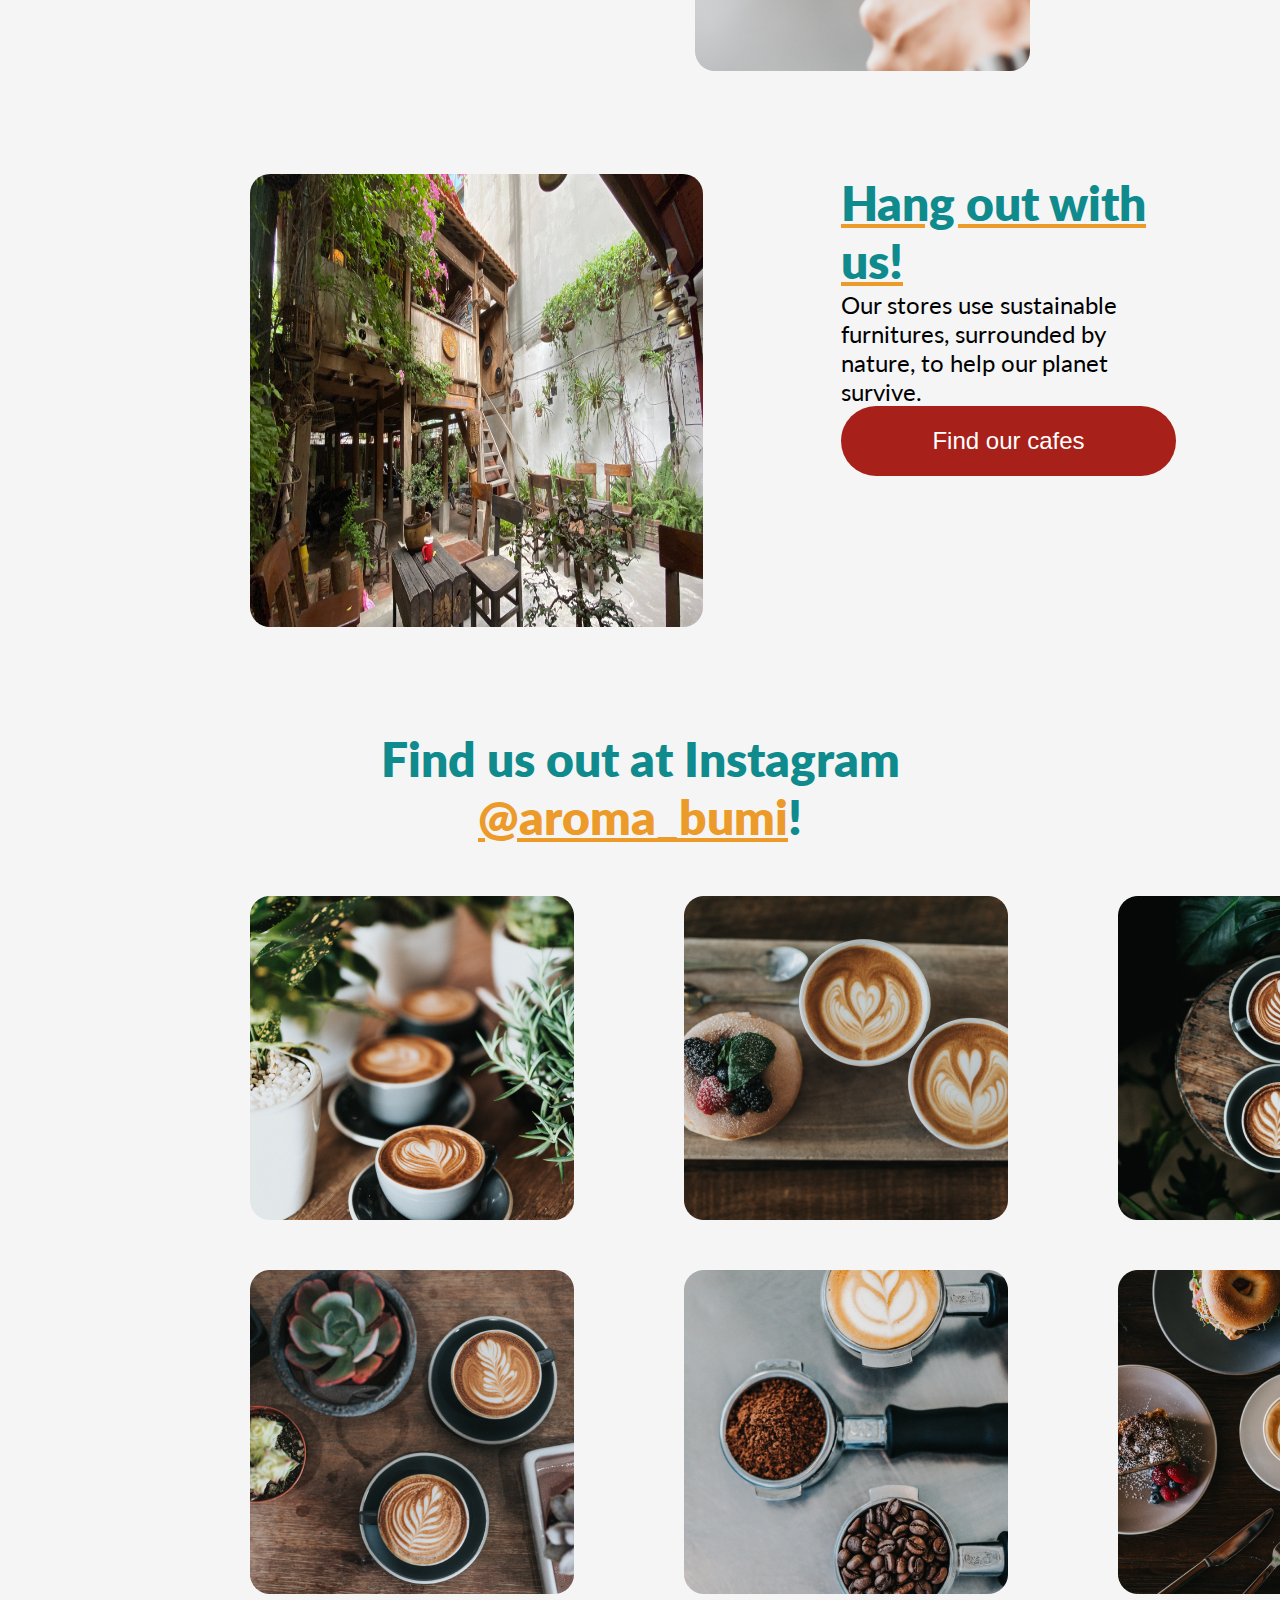
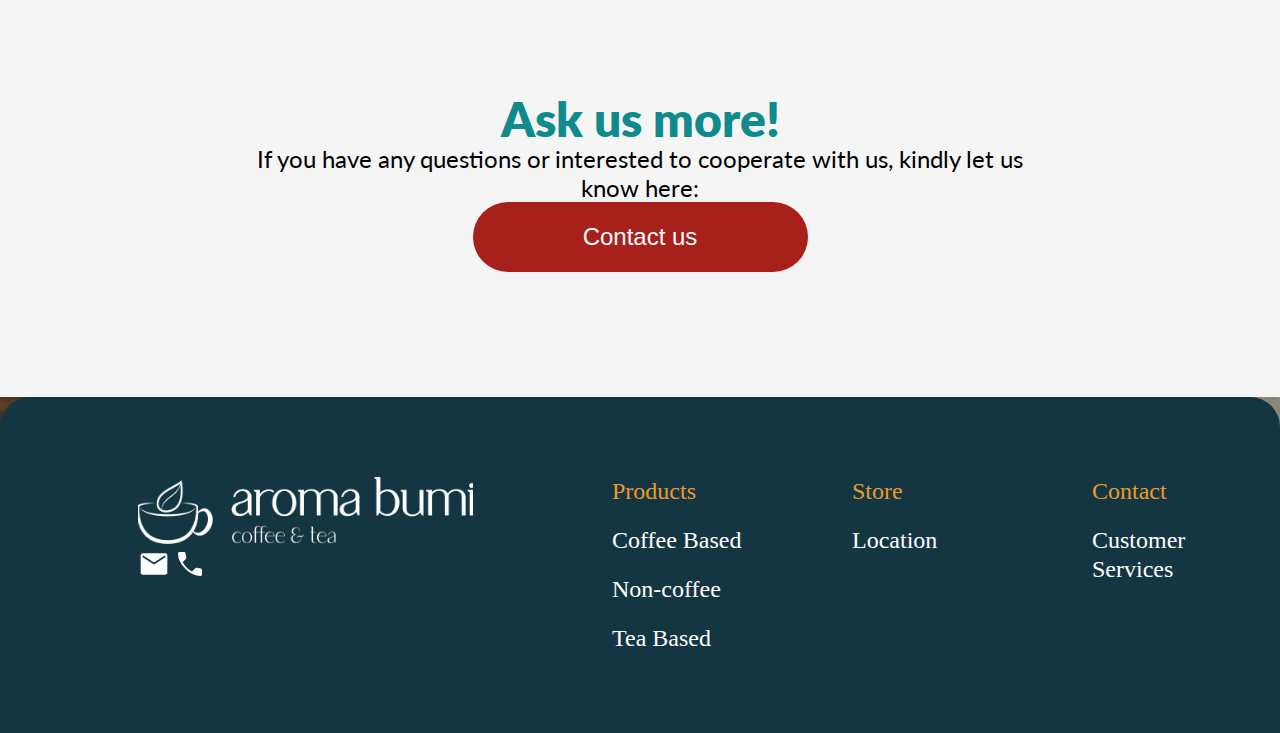
==== commit dfbc2ca5: "products" ====
--- a/index.html
+++ b/index.html
@@ -20,7 +20,7 @@
                         <img src="image/LogoWhite.png">
                     </div>
                     <ul>
-                        <li><a href="#">Product</a></li>
+                        <li><a href="products.html">Product</a></li>
                         <li><a href="#">Store</a></li>
                         <li><a href="#">Contact</a></li>
                     </ul>
--- a/stylesheet.css
+++ b/stylesheet.css
@@ -1,3 +1,7 @@
+*{
+    margin: 0;
+}
+
 body {
     background-image: url("image/CoffeHeader.png");
     background-size: cover;
@@ -78,13 +82,6 @@
     font-weight: 100;
     font-style: normal;
 }
-
-h1, 
-h2, 
-h3 {
-    margin: 0;
-}
-
 
 a {
     text-decoration: none;
@@ -222,6 +219,7 @@
     background-color: rgba(20, 54, 66, 1);
     display: flex;
     padding: 80px 138px;
+    color: white;
     column-gap: 139px;
     border-radius: 30px 30px 0 0;
   }
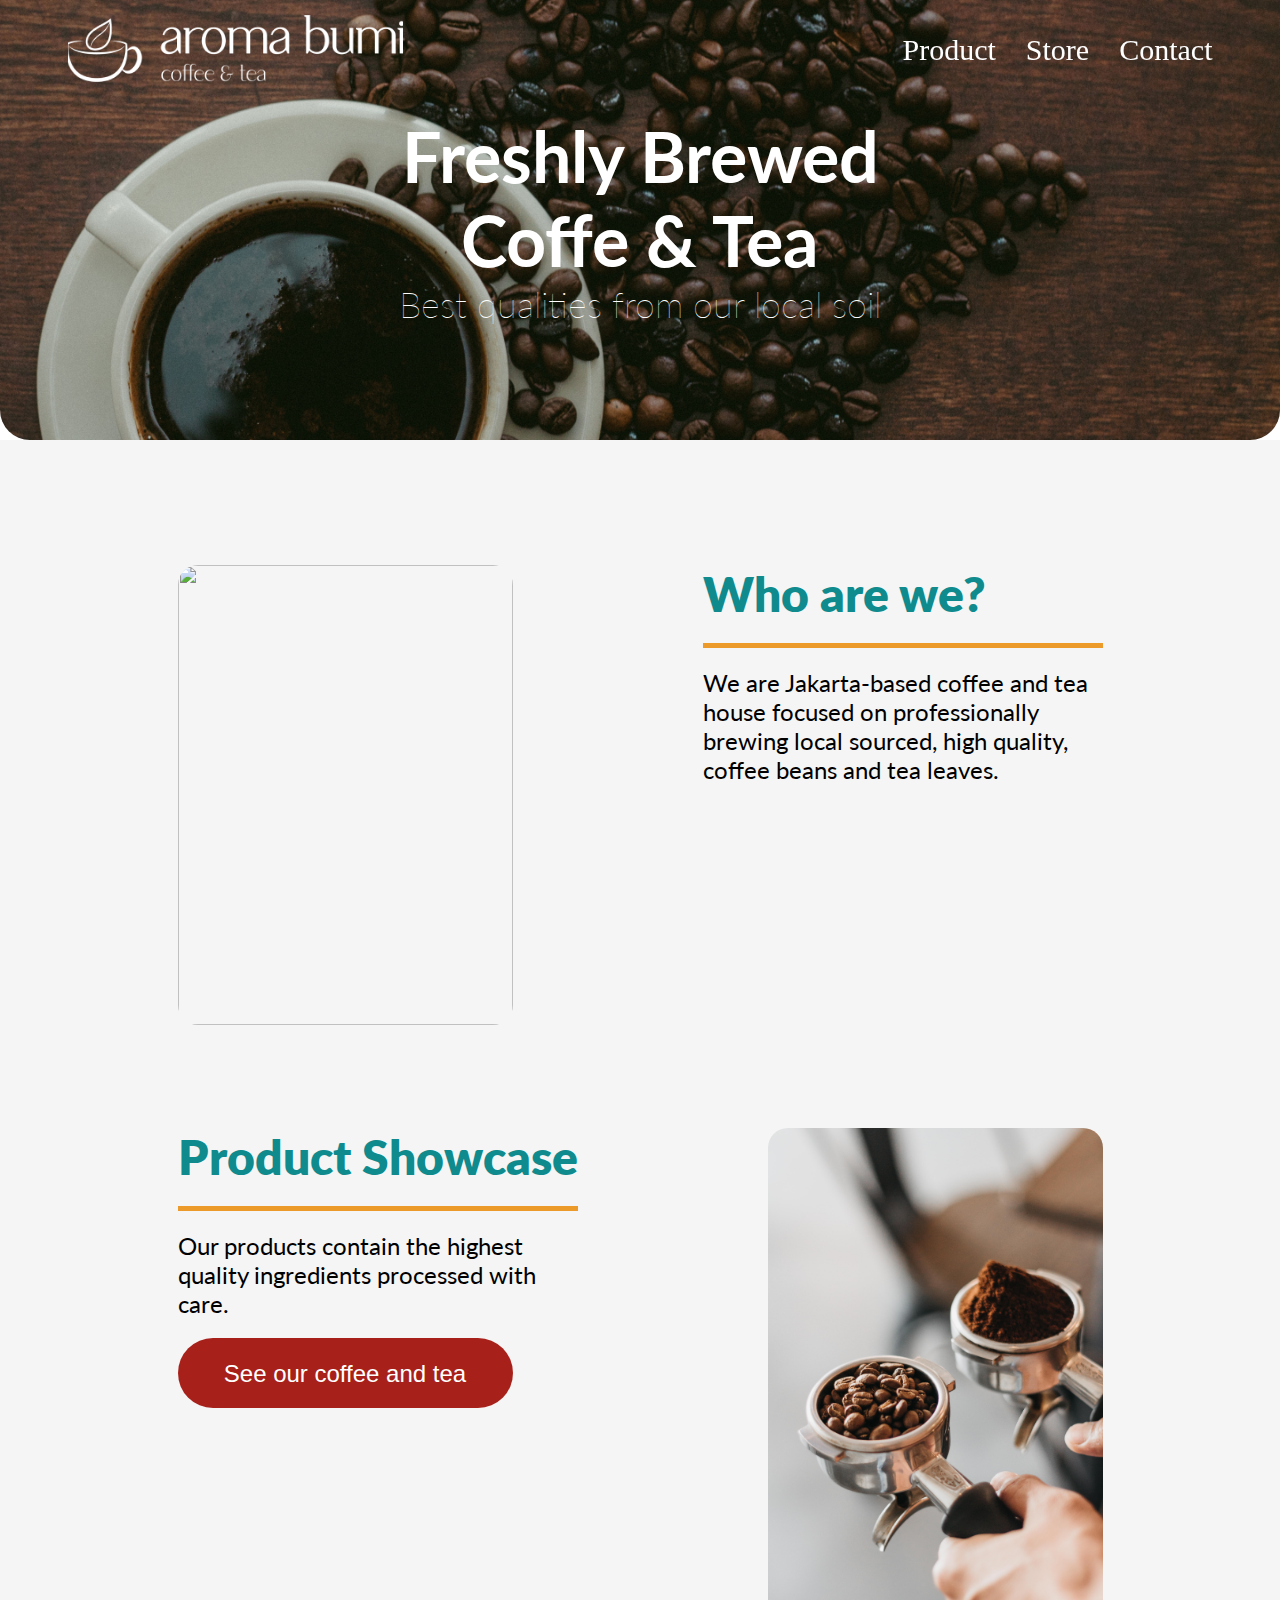
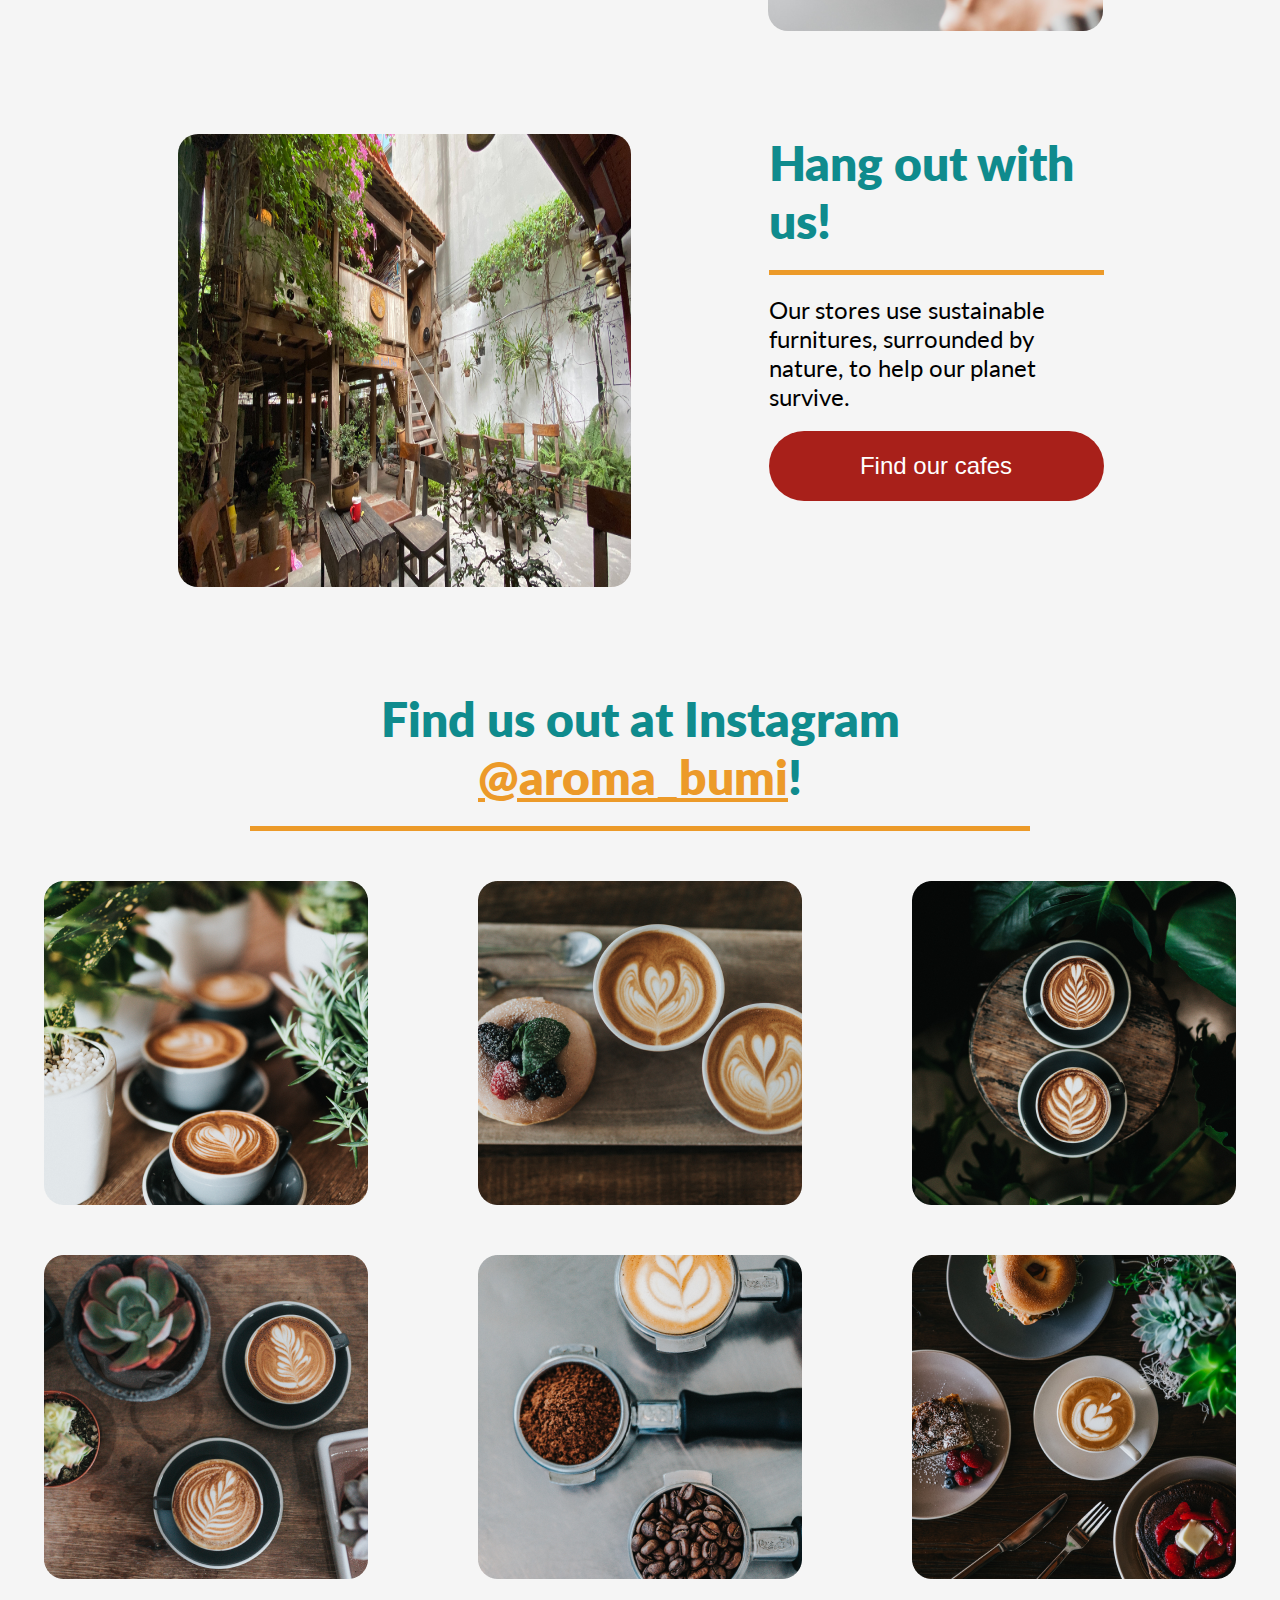
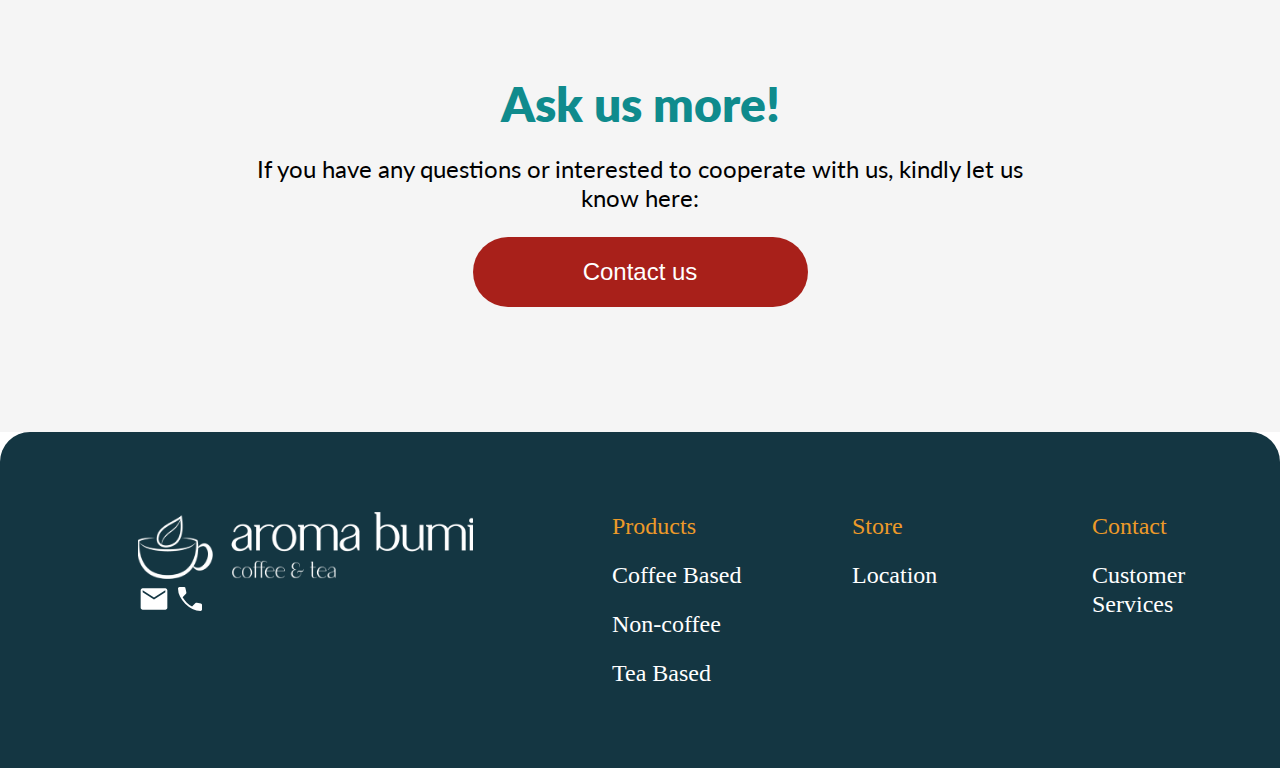
==== commit 895382e6: "fix products" ====
--- a/index.html
+++ b/index.html
@@ -2,121 +2,118 @@
 <html lang="en">
 
 <head>
-    <meta charset="UTF-8">
-    <meta http-equiv="X-UA-Compatible" content="IE=edge">
-    <meta name="viewport" content="width=device-width, initial-scale=1.0">
-    <title>Coffe_Shop</title>
-    <link href="https://fonts.googleapis.com/css2?family=Lato:ital,wght@1,700&display=swap" rel="stylesheet">
-    <link rel="stylesheet" href="stylesheet.css">
-    <link rel="stylesheet" href="responsive.css">
+  <meta charset="UTF-8">
+  <meta http-equiv="X-UA-Compatible" content="IE=edge">
+  <meta name="viewport" content="width=device-width, initial-scale=1.0">
+  <title>Coffe_Shop</title>
+  <link href="https://fonts.googleapis.com/css2?family=Lato:ital,wght@1,700&display=swap" rel="stylesheet">
+  <link rel="stylesheet" href="stylesheet.css">
+  <!-- <link rel="stylesheet" href="responsive.css"> -->
 </head>
 
 <body>
+    <nav>
+      <div class="logo">
+        <a href="index.html"><img src="image/LogoWhite.png"></a>
+      </div>
+      <ul class="menu">
+        <li><a href="products.html">Product</a></li>
+        <li><a href="store.html">Store</a></li>
+        <li><a href="contact.html">Contact</a></li>
+      </ul>
+    </nav>
     <header>
-        <div class="overlay">
-            <nav>
-                <div class="logopull-left">
-                    <div class="logo">
-                        <img src="image/LogoWhite.png">
-                    </div>
-                    <ul>
-                        <li><a href="products.html">Product</a></li>
-                        <li><a href="#">Store</a></li>
-                        <li><a href="#">Contact</a></li>
-                    </ul>
-                </div>
-            </nav>
-    </header>
+  </header>
+  <section class="backgroundcolor">
+    <div class="overlay"></div>
+    <div id="heading">
+      <h1>Freshly Brewed</h1>
+      <h2>Coffe & Tea</h2>
+      <h3>Best qualities from our local soil</h3>
+    </div>
+  </section>
+  </div>
 
-    <section>
-        <div id="heading">
-            <h1>Freshly Brewed</h1>
-            <h2>Coffe & Tea</h2>
-            <h3>Best qualities from our local soil</h3>
-        </div>
-    </section>
+  <section class="content">
+    <div class="who">
+      <div class="box">
+        <img src="image/Who are we.jpg">
+      </div>
+      <div class="text">
+        <h4>Who are we?</h4>
+        <p>We are Jakarta-based coffee and tea house
+          focused on professionally brewing local
+          sourced, high quality, coffee beans and
+          tea leaves.</p>
+      </div>
     </div>
 
-    <section class="content">
-        <div class="who">
-            <div class="box">
-                <img src="image/Who are we.jpg">
-            </div>
-            <div class="text">
-                <h4>Who are we?</h4>
-                <p>We are Jakarta-based coffee and tea house
-                    focused on professionally brewing local
-                    sourced, high quality, coffee beans and
-                    tea leaves.</p>
-            </div>
-        </div>
+    <div class="showcase">
+      <div class="text">
+        <h4>Product Showcase</h4>
+        <p>Our products contain the highest quality ingredients processed with care.</p>
+        <button><a href="#">See our coffee and tea</a></button>
+      </div>
+      <div class="box">
+        <img src="image/Our products.jpg">
+      </div>
+    </div>
 
-        <div class="showcase">
-            <div class="text">
-              <h4>Product Showcase</h4>
-              <p>Our products contain the highest quality ingredients processed with care.</p>
-              <button><a href="#">See our coffee and tea</a></button>
-            </div>
-            <div class="box">
-              <img src="image/Our products.jpg">
-            </div>
-          </div>
+    <div class="hangout">
+      <div class="box">
+        <img src="image/Hang out with us.jpg">
+      </div>
+      <div class="text">
+        <h4>Hang out with us!</h4>
+        <p>Our stores use sustainable furnitures, surrounded by nature, to help our planet survive.</p>
+        <button type="submit">Find our cafes</button>
+      </div>
+    </div>
 
-          <div class="hangout">
-            <div class="box">
-              <img src="image/Hang out with us.jpg" >
-            </div>
-            <div class="text">
-              <h4>Hang out with us!</h4>
-              <p>Our stores use sustainable furnitures, surrounded by nature, to help our planet survive.</p>
-              <button type="submit">Find our cafes</button>
-            </div>
-          </div>
+    <div class="find">
+      <h4>Find us out at Instagram <span>@aroma_bumi</span>!</h4>
+      <div class="image1">
+        <img src="image/Feed 1.png"><img src="image/Feed 2.png"><img src="image/Feed 3.png">
+      </div>
+      <div class="image2">
+        <img src="image/Feed 4.png"><img src="image/Feed 5.png"><img src="image/Feed 6.png">
+      </div>
+    </div>
 
-          <div class="find">
-            <h4>Find us out at Instagram <span>@aroma_bumi</span>!</h4>
-            <div class="image1">
-              <img src="image/Feed 1.png"><img src="image/Feed 2.png"><img src="image/Feed 3.png">
-            </div>
-            <div class="image2">
-              <img src="image/Feed 4.png"><img src="image/Feed 5.png"><img src="image/Feed 6.png">
-            </div>
-          </div>
+    <div class="contactus">
+      <h4>Ask us more!</h4>
+      <p>If you have any questions or interested to cooperate with us, kindly let us know here:</p>
+      <button>Contact us</button>
+    </div>
+  </section>
 
-          <div class="contactus">
-            <h4>Ask us more!</h4>
-            <p>If you have any questions or interested to cooperate with us, kindly let us know here:</p>
-            <button>Contact us</button>
-          </div>
-    </section>
-
-    <footer>
-      <div class="logos">
-        <div class="logo">
-          <img src="image/LogoWhite.png">
-        </div>
-        <div class="icon">
-          <img src="image/icon/MAIL ICON.svg">
-          <img src="image/icon/PHONE ICON.svg">
-        </div>
+  <footer>
+    <div class="logos">
+      <div class="logo">
+        <img src="image/LogoWhite.png">
       </div>
-      <div class="wrapper">
-        <ul>
-          <li class="head">Products</li>
-          <li>Coffee Based</li>
-          <li>Non-coffee</li>
-          <li>Tea Based</li>
-        </ul>
-        <ul>
-          <li class="head">Store</li>
-          <li>Location</li>
-        </ul>
-        <ul>
-          <li class="head">Contact</li>
-          <li>Customer Services</li>
-        </ul>
+      <div class="icon">
+        <img src="image/icon/MAIL ICON.svg">
+        <img src="image/icon/PHONE ICON.svg">
       </div>
-    </footer>
+    </div>
+    <div class="wrapper">
+      <ul>
+        <li class="head">Products</li>
+        <li>Coffee Based</li>
+        <li>Non-coffee</li>
+        <li>Tea Based</li>
+      </ul>
+      <ul>
+        <li class="head">Store</li>
+        <li>Location</li>
+      </ul>
+      <ul>
+        <li class="head">Contact</li>
+        <li>Customer Services</li>
+      </ul>
+    </div>
+  </footer>
 
 </body>
 
--- a/stylesheet.css
+++ b/stylesheet.css
@@ -1,71 +1,93 @@
 *{
     margin: 0;
+    padding: 0;
 }
 
 body {
+    /* background-image: url("image/CoffeHeader.png");
+    background-size: cover; */
+    /* border-radius: 0 0 30px 30px; */
+}
+
+.logo img {
+    height: 67px;
+    object-fit: cover;
+}
+
+header {
+    width: 100%;
+}
+
+nav {
+    position: fixed;
+    top: 0;
+    left: 0;
+    display: flex;
+    flex-direction: row;
+    justify-content: center;
+    align-items: center;
+    column-gap: 500px;
+    width: 100%;
+    z-index: 11;
+}
+
+nav .menu {
+    display: flex;
+    flex-direction: row;
+    column-gap: 30px;
+    justify-content: flex-end;
+}
+
+nav ul li {
+    color: white;
+    list-style-type: none;
+    line-height: 100px;
+    font-size: 30px;
+    text-align: center;
+}
+
+
+
+li {
+    list-style: none;
+    font-size: 15px;
+}
+
+.backgroundcolor div {
+    /* position: absolute;
+    top: 0;
+    left: 0; */
+}
+.overlay {
+
+    /* width: 100%;
+    height: 50%;
+    position: absolute;
+    top: 0;
+    left: 0;
+     */
+    background-color: rgba(0, 0, 0, 1);
+    z-index: 10;
+}
+
+#heading {
+    z-index: 9;
+    display: flex;
+    flex-direction: column;
+    justify-content: center;
+    vertical-align: bottom;
+    text-align: center;
+    height: 440px;
+    width: 100%;
+    color: white;
+    column-gap: 50px;
+    /* margin-top: 40px; */
+    font-family: 'Lato';
     background-image: url("image/CoffeHeader.png");
     background-size: cover;
     border-radius: 0 0 30px 30px;
 }
 
-.logopull-left {
-    margin: 20px 40px;
-
-}
-
-.logo img {
-    height: 67px;
-    object-fit: cover;
-}
-
-nav ul {
-    display: flex;
-    flex-direction: row;
-    column-gap: 30px;
-    justify-content: flex-end;
-    margin-right: 40px;
-}
-
-nav ul li {
-    color: white;
-    list-style-type: none;
-    line-height: 100px;
-    font-size: 30px;
-    text-align: center;
-}
-
-
-
-li {
-    list-style: none;
-    font-size: 15px;
-}
-
-.overlay {
-    width: 100%;
-    height: 50%;
-    background: rgba(20, 54, 66, 0.7);
-    z-index: 10;
-    position: absolute;
-    top: 0;
-    left: 0;
-    border-radius: 0 0 30px 30px;
-}
-
-#heading {
-    display: flex;
-    flex-direction: column;
-    justify-content: center;
-    vertical-align: bottom;
-    text-align: center;
-    height: 440px;
-    width: 100%;
-    color: white;
-    column-gap: 50px;
-    margin-top: 40px;
-    font-family: 'Lato';
-}
-
 h1 {
     font-size: 70px;
     text-align: center;
@@ -104,6 +126,8 @@
     padding: 125px 250px;
     display: flex;
     flex-direction: column;
+    align-items: center;
+    justify-content: center;
     row-gap: 100px;
     background-color: #f5f5f5;
     font-family: 'Lato';
@@ -113,6 +137,10 @@
 .showcase,
 .hangout {
     display: flex;
+    flex-direction: row;
+    justify-content: space-between;
+    align-items: flex-start;
+    width: 925px;
 }
 
 .who h4,
@@ -124,9 +152,17 @@
     line-height: 58px;
     text-align: left;
     color: rgba(15, 139, 141, 1);
-    margin: 0;
-    text-decoration: underline;
+    text-decoration: none;
     text-decoration-color: rgba(236, 154, 41, 1);
+    padding-bottom: 20px;
+    border-bottom: rgba(236, 154, 41, 1) solid 5px;
+}
+
+.text {
+    width: 400px;
+    display: flex;
+    flex-direction: column;
+    row-gap: 20px;
 }
 
 .who p,
@@ -158,6 +194,8 @@
 .find {
     display: flex;
     flex-direction: column;
+    justify-content: center;
+    align-items: center;
     row-gap: 50px;
 }
 
@@ -176,7 +214,8 @@
 .image2 {
     display: flex;
     flex-direction: row;
-    flex-direction: row;
+    justify-content: center;
+    align-items: center;
     column-gap: 110px;
     width: 237px;
 }
@@ -184,8 +223,10 @@
 .contactus {
     display: flex;
     flex-direction: column;
-    align-items: center;
-    text-align: center;
+    justify-content: center;
+    align-items: center;
+    text-align: center;
+    row-gap: 25px;
 }
 
 .contactus 
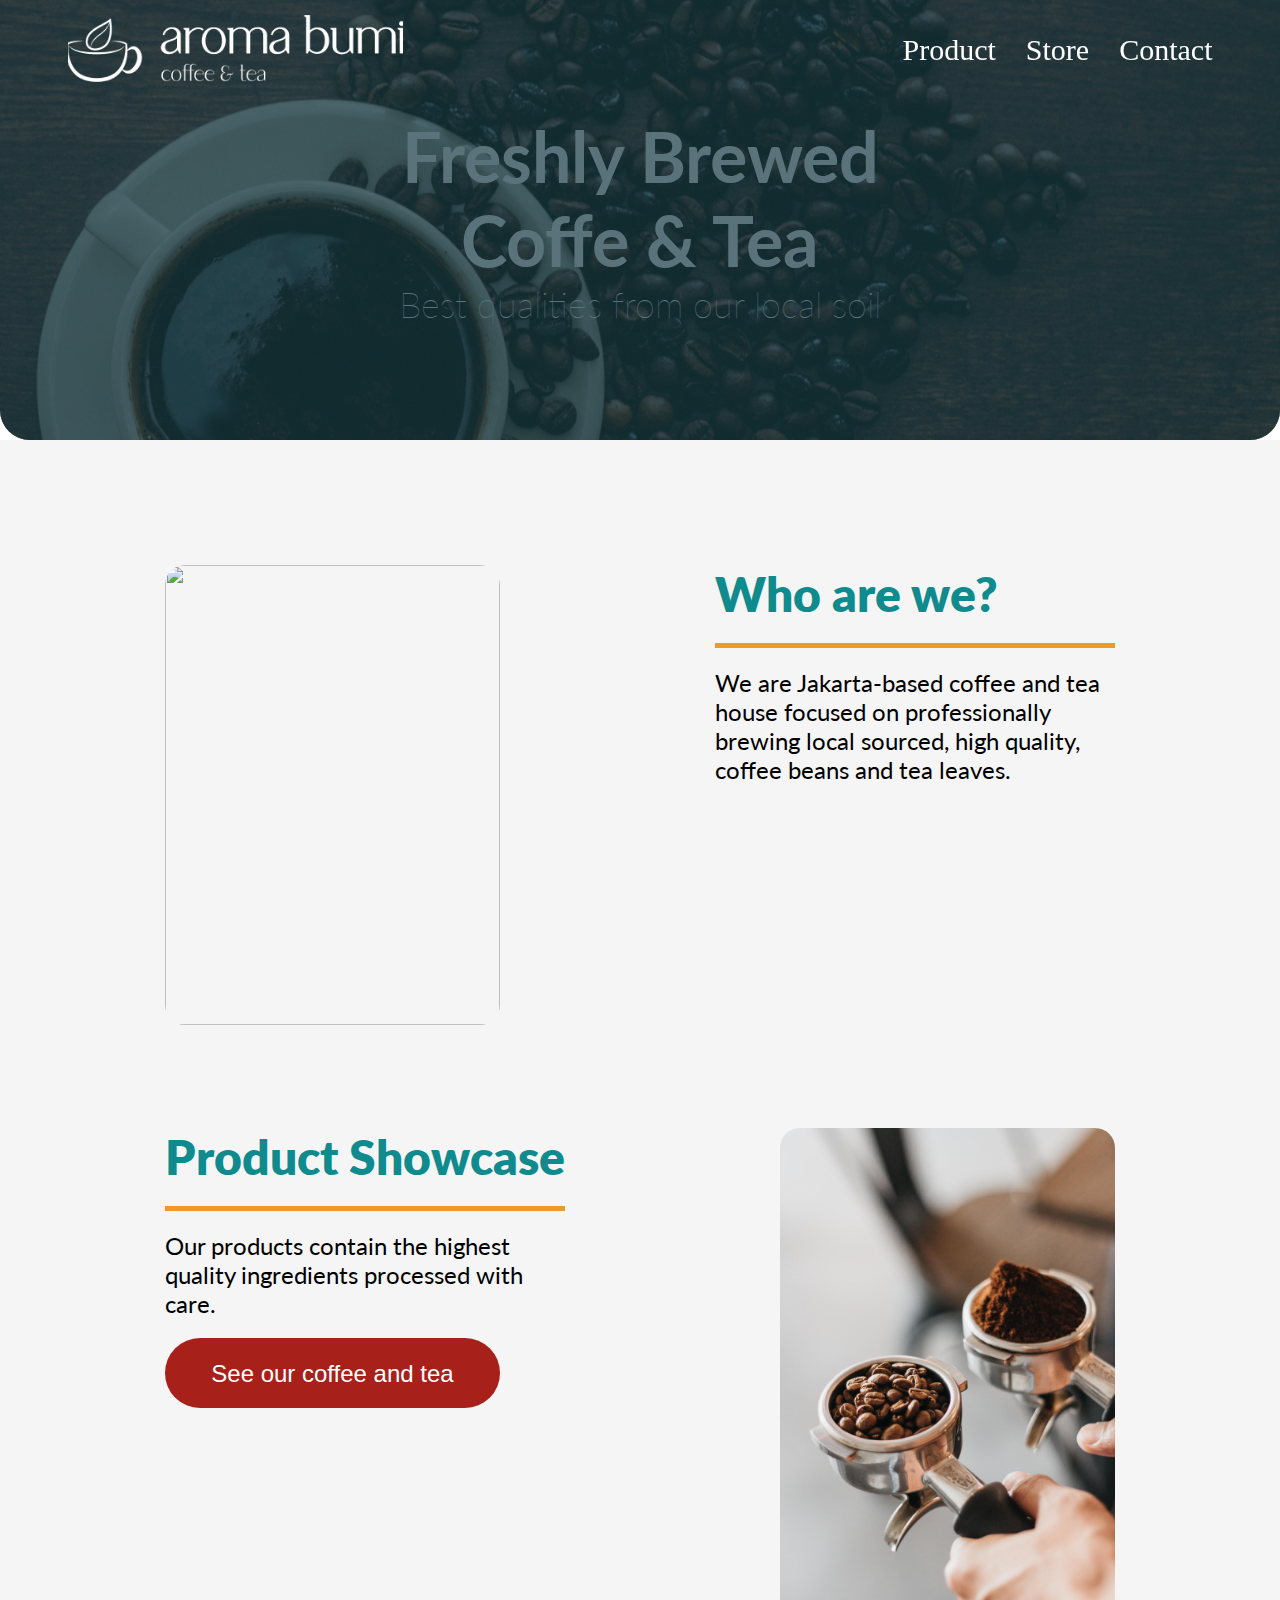
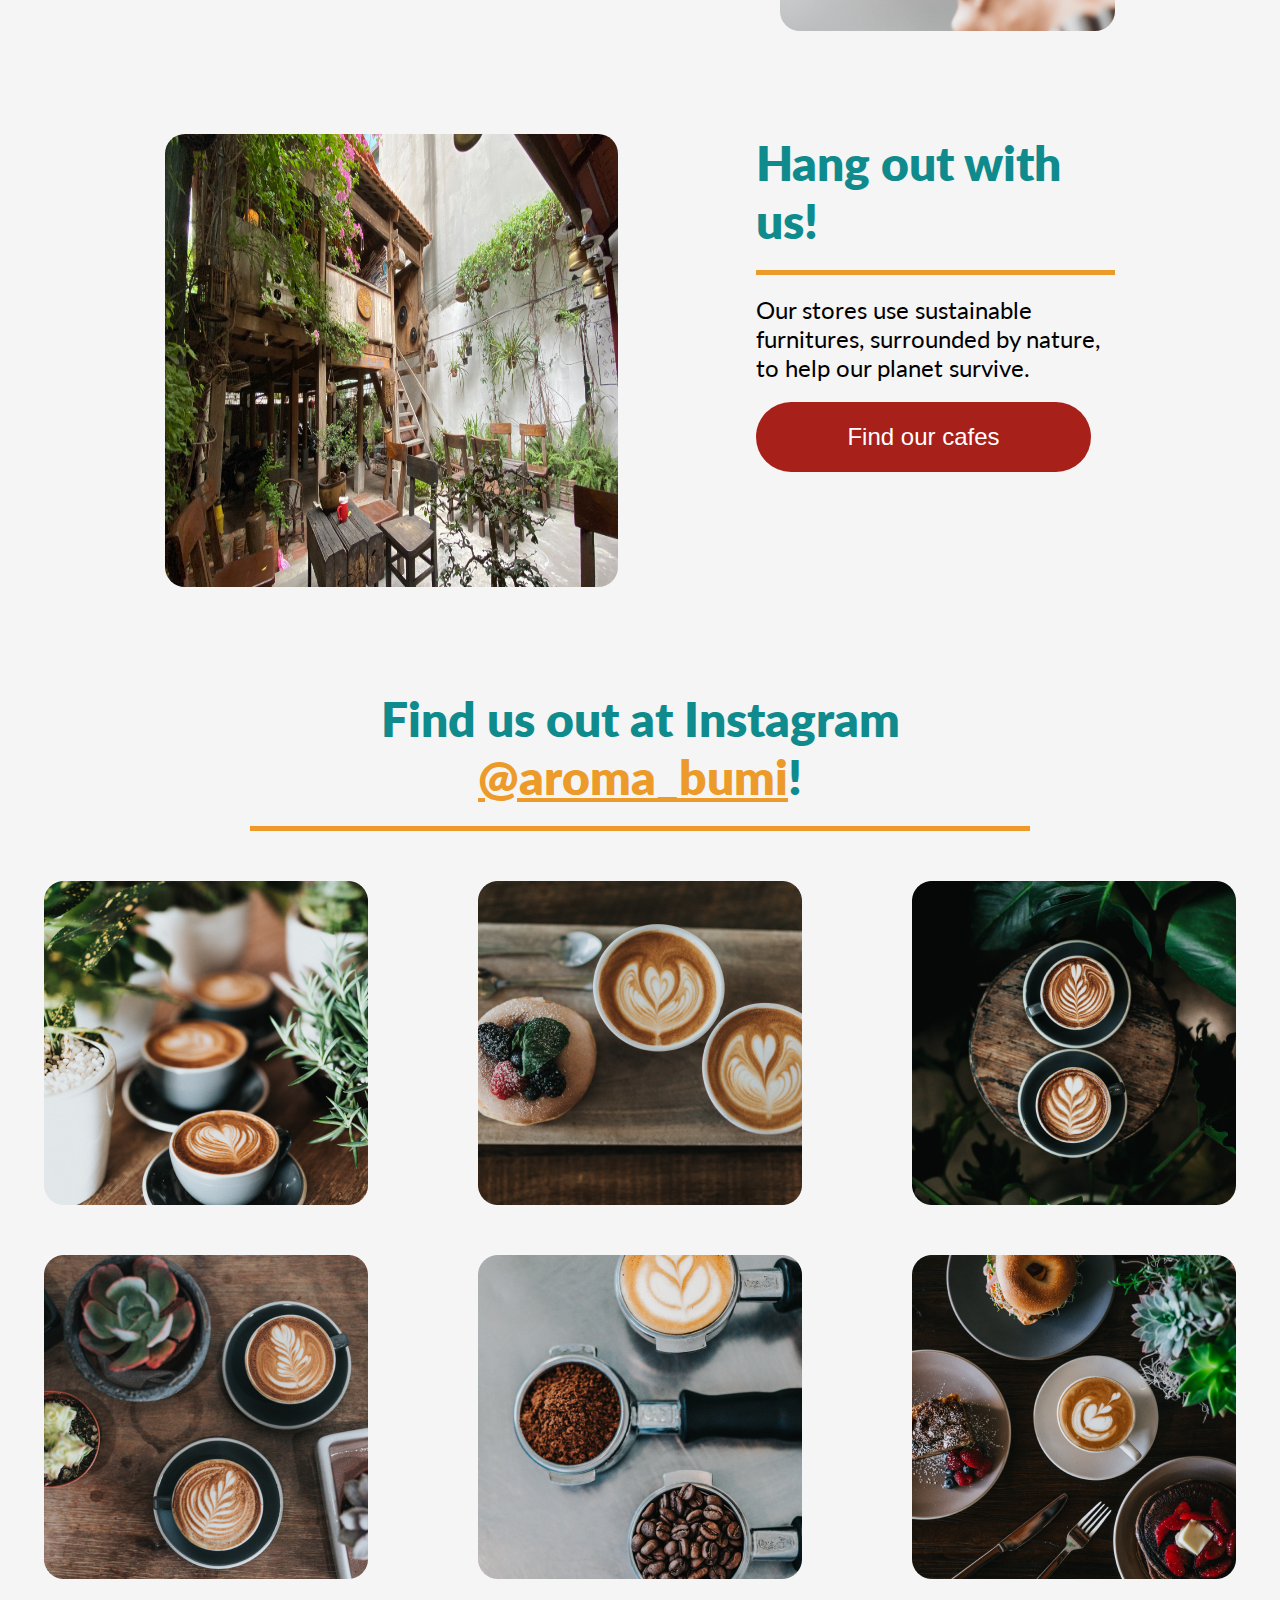
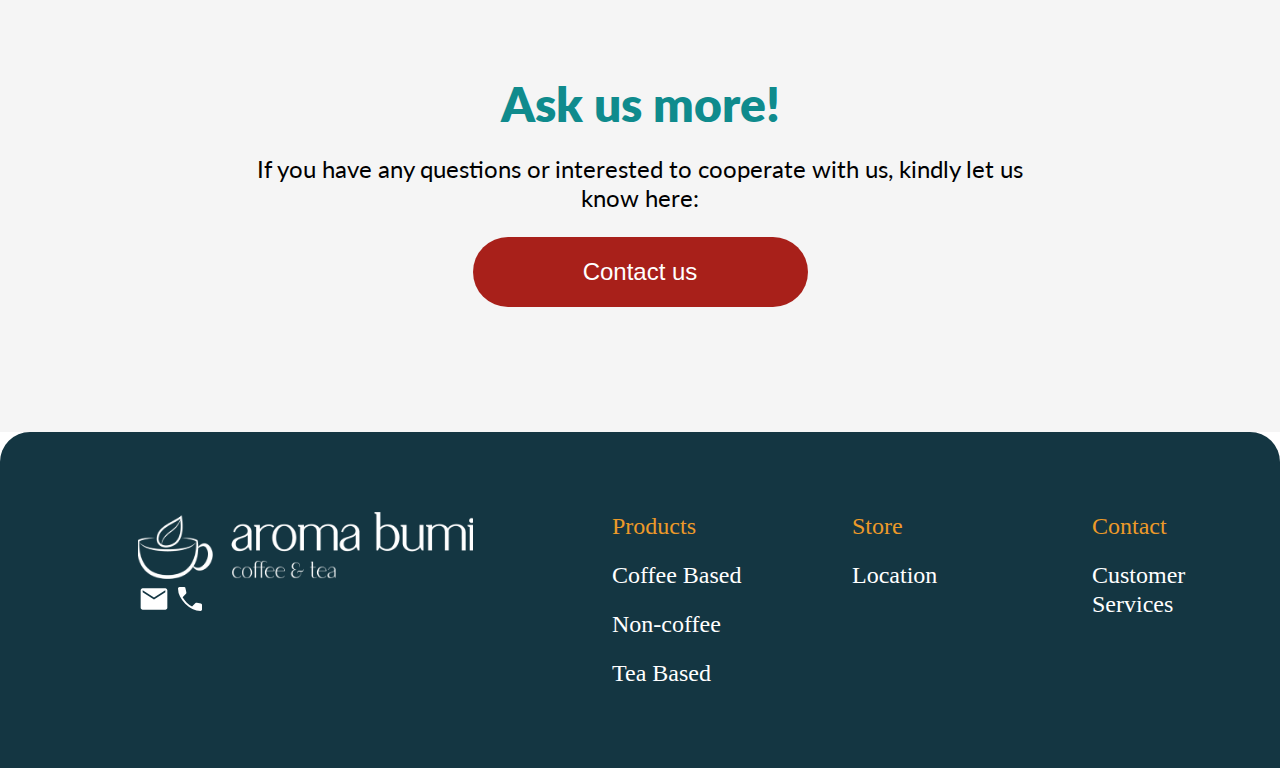
==== commit fa458b8f: "fix-overlay" ====
--- a/index.html
+++ b/index.html
@@ -7,7 +7,7 @@
   <meta name="viewport" content="width=device-width, initial-scale=1.0">
   <title>Coffe_Shop</title>
   <link href="https://fonts.googleapis.com/css2?family=Lato:ital,wght@1,700&display=swap" rel="stylesheet">
-  <link rel="stylesheet" href="stylesheet.css">
+  <link rel="stylesheet" href="css/stylesheet.css">
   <!-- <link rel="stylesheet" href="responsive.css"> -->
 </head>
 
--- a/css/stylesheet.css
+++ b/css/stylesheet.css
@@ -0,0 +1,295 @@
+*{
+    margin: 0;
+    padding: 0;
+}
+
+body {
+    /* background-image: url("image/CoffeHeader.png");
+    background-size: cover; */
+    /* border-radius: 0 0 30px 30px; */
+}
+
+.logo img {
+    height: 67px;
+    object-fit: cover;
+}
+
+header {
+    width: 100%;
+}
+
+nav {
+    position: fixed;
+    top: 0;
+    left: 0;
+    display: flex;
+    flex-direction: row;
+    justify-content: center;
+    align-items: center;
+    column-gap: 500px;
+    width: 100%;
+    z-index: 11;
+}
+
+nav .menu {
+    display: flex;
+    flex-direction: row;
+    column-gap: 30px;
+    justify-content: flex-end;
+}
+
+nav ul li {
+    color: white;
+    list-style-type: none;
+    line-height: 100px;
+    font-size: 30px;
+    text-align: center;
+}
+
+
+
+li {
+    list-style: none;
+    font-size: 15px;
+}
+
+.overlay {
+
+    width: 100%;
+    height: 440px;
+    position: absolute;
+    top: 0;
+    left: 0;
+    background-color: rgba(20, 54, 66, 0.7);
+    z-index: 10;
+    border-radius: 0 0 30px 30px;
+}
+
+#heading {
+    z-index: 9;
+    display: flex;
+    flex-direction: column;
+    justify-content: center;
+    vertical-align: bottom;
+    text-align: center;
+    height: 440px;
+    width: 100%;
+    color: white;
+    column-gap: 50px;
+    font-family: 'Lato';
+    background-image: url("../image/CoffeHeader.png");
+    background-size: cover;
+    border-radius: 0 0 30px 30px;
+}
+
+h1 {
+    font-size: 70px;
+    text-align: center;
+}
+
+h2 {
+    font-size: 70px;
+    text-align: center;
+}
+
+h3 {
+    font-size: 36px;
+    text-align: center;
+    font-weight: 100;
+    font-style: normal;
+}
+
+a {
+    text-decoration: none;
+    color: white;
+}
+
+.who img {
+    width: 335px;
+    height: 460px;
+    margin-right: 138px;
+    border-radius: 20px;
+}
+
+.content {
+    padding: 125px 250px;
+    display: flex;
+    flex-direction: column;
+    align-items: center;
+    justify-content: center;
+    row-gap: 100px;
+    background-color: #f5f5f5;
+    font-family: 'Lato';
+}
+
+.who,
+.showcase,
+.hangout {
+    display: flex;
+    flex-direction: row;
+    justify-content: space-between;
+    align-items: flex-start;
+    width: 950px;
+}
+
+.who h4,
+.showcase h4,
+.hangout h4,
+.find h4 {
+    font-size: 48px;
+    font-weight: 800;
+    line-height: 58px;
+    text-align: left;
+    color: rgba(15, 139, 141, 1);
+    text-decoration: none;
+    text-decoration-color: rgba(236, 154, 41, 1);
+    padding-bottom: 20px;
+    border-bottom: rgba(236, 154, 41, 1) solid 5px;
+}
+
+.text {
+    width: 400px;
+    display: flex;
+    flex-direction: column;
+    row-gap: 20px;
+}
+
+.who p,
+.showcase p,
+.hangout p {
+    font-size: 24px;
+    font-weight: 400;
+    line-height: 29px;
+    text-align: left;
+
+}
+
+.showcase text {
+    margin-right: 138px;
+}
+
+.showcase img {
+    width: 335px;
+    border-radius: 20px;
+}
+
+.hangout img {
+    width: 453px;
+    height: 453px;
+    border-radius: 20px;
+    margin-right: 138px;
+}
+
+.find {
+    display: flex;
+    flex-direction: column;
+    justify-content: center;
+    align-items: center;
+    row-gap: 50px;
+}
+
+.find h4 {
+    text-align: center;
+    font-size: 48px;
+    text-decoration: none;
+}
+
+span {
+    color: rgba(236, 154, 41, 1);
+    text-decoration: underline;
+}
+
+.image1,
+.image2 {
+    display: flex;
+    flex-direction: row;
+    justify-content: center;
+    align-items: center;
+    column-gap: 110px;
+    width: 237px;
+}
+
+.contactus {
+    display: flex;
+    flex-direction: column;
+    justify-content: center;
+    align-items: center;
+    text-align: center;
+    row-gap: 25px;
+}
+
+.contactus 
+h4 {
+    font-size: 48px;
+    font-weight: 800;
+    line-height: 50px;
+    color: rgba(15, 139, 141, 1);
+}
+
+.contactus
+p {
+    font-size: 24px;
+}
+
+
+button {
+    width: 335px;
+    height: 70px;
+    background-color: #a8201a;
+    border-radius: 55px;
+    color: white;
+    font-size: 24px;
+    font-weight: 400;
+    line-height: 29px;
+    text-align: center;
+    border: none;
+}
+
+footer {
+    background-color: rgba(20, 54, 66, 1);
+    display: flex;
+    padding: 80px 138px;
+    color: white;
+    column-gap: 139px;
+    border-radius: 30px 30px 0 0;
+  }
+  .logos {
+    width: 335px;
+    display: flex;
+    flex-direction: column;
+  }
+  .logo img {
+    width: 335px;
+  }
+  .contact {
+    display: flex;
+    column-gap: 27px;
+  }
+  .icon img {
+    height: 32px;
+    width: auto;
+    filter: invert(100%);
+  }
+  .wrapper {
+    display: flex;
+    column-gap: 100px;
+  }
+  .wrapper ul {
+    display: flex;
+    flex-direction: column;
+    row-gap: 20px;
+    margin: 0;
+    padding: 0;
+  }
+  .wrapper ul li {
+    list-style: none;
+    min-width: 140px;
+    font-size: 24px;
+    font-weight: 400;
+    line-height: 29px;
+    text-align: left;
+  }
+  
+  ul li.head {
+    color: rgba(236, 154, 41, 1);
+  }